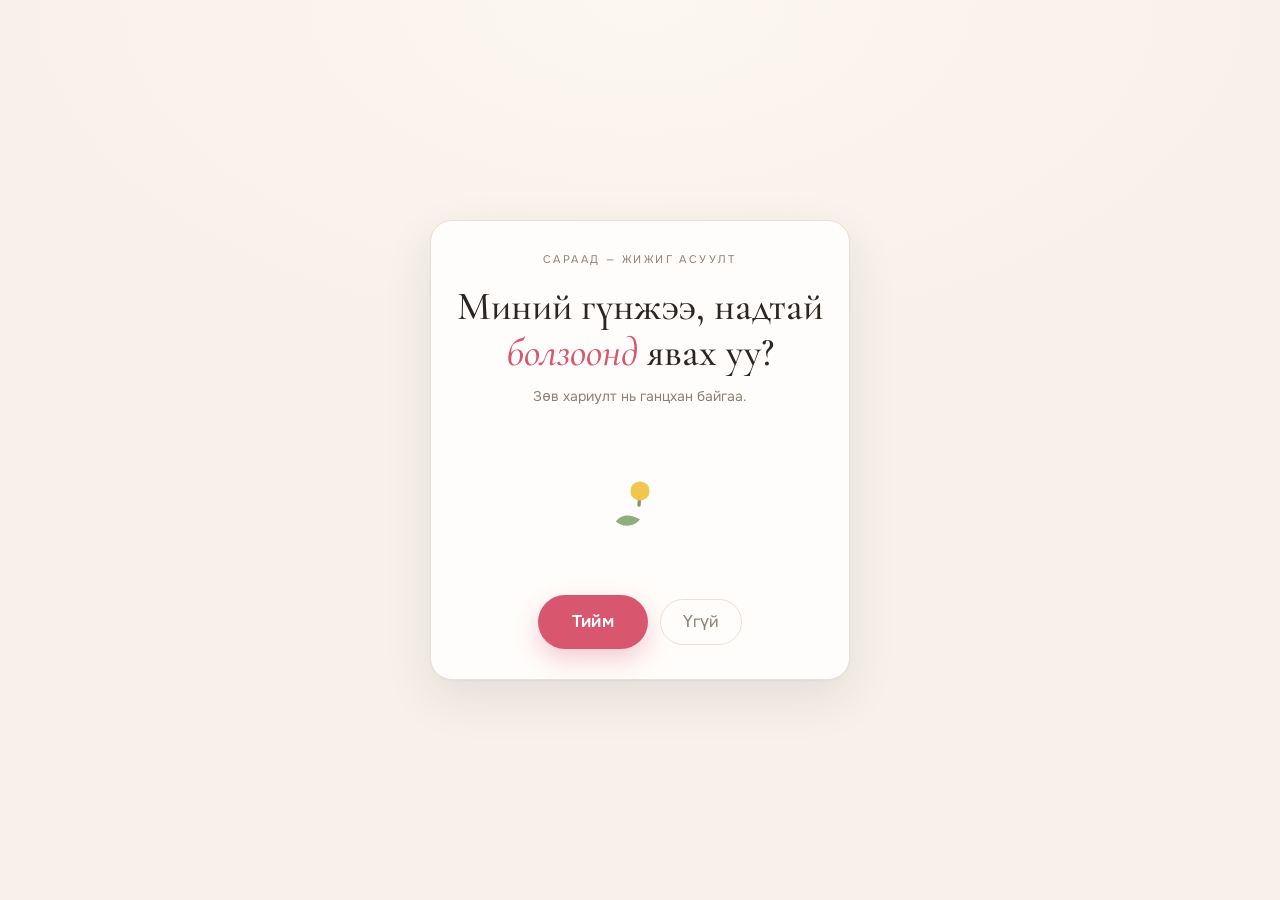
==== index.html @ 33174a94 "Болзооны урилга — жишээ загвар «Надтай болзоонд явах уу?» ганц карт: «Үгүй» товч зугтана, «Тийм» дар" ====
<!DOCTYPE html>
<html lang="mn">
<head>
<meta charset="UTF-8">
<meta name="viewport" content="width=device-width, initial-scale=1">
<meta name="theme-color" content="#F6EFE7">
<title>Сараад — жижиг асуулт</title>
<meta name="description" content="Надтай болзоонд явах уу? — жижигхэн асуулт.">

<!-- Мессенжерээр хуваалцахад гарах preview. Зураг ашиглаагүй — гарчиг, тайлбар л гарна. -->
<meta property="og:type" content="website">
<meta property="og:title" content="Сараад — жижиг асуулт">
<meta property="og:description" content="Ганцхан асуулт байна. Зөв хариулт нь нэг л байгаа.">
<meta property="og:locale" content="mn_MN">

<link rel="icon" href="data:image/svg+xml,<svg xmlns='http://www.w3.org/2000/svg' viewBox='0 0 64 64'><text y='52' font-size='52'>🌸</text></svg>">
<link rel="preconnect" href="https://fonts.googleapis.com">
<link rel="preconnect" href="https://fonts.gstatic.com" crossorigin>
<link rel="stylesheet" href="https://fonts.googleapis.com/css2?family=Cormorant+Garamond:ital,wght@0,500;1,500&family=Onest:wght@400;500;600&display=swap">

<style>
:root {
  --paper:   #F7F1EA;   /* дулаан цаас */
  --card:    #FFFDFB;
  --ink:     #2C2622;
  --muted:   #8C7F76;
  --line:    #EADFD4;
  --rose:    #D9566F;   /* гол өнгө — «Тийм» */
  --rose-dk: #B8455B;
  --leaf:    #7A9A6B;
  --radius:  22px;
  --font-display: 'Cormorant Garamond', Georgia, serif;
  --font-body:    'Onest', system-ui, sans-serif;
}

*, *::before, *::after { box-sizing: border-box; margin: 0; padding: 0; }

body {
  min-height: 100svh;
  display: grid;
  place-items: center;
  padding: 20px;
  background:
    radial-gradient(70% 55% at 50% 0%, #FDF7F1 0%, transparent 70%),
    var(--paper);
  color: var(--ink);
  font-family: var(--font-body);
  font-size: 16px;
  line-height: 1.6;
  overflow-x: hidden;
}

button { font: inherit; color: inherit; cursor: pointer; border: 0; background: none; }
:focus-visible { outline: 2px solid var(--rose); outline-offset: 3px; border-radius: 8px; }

/* ── Карт ── */
.card {
  position: relative;
  width: min(420px, 100%);
  padding: 30px 26px 26px;
  border: 1px solid var(--line);
  border-radius: var(--radius);
  background: var(--card);
  box-shadow: 0 1px 2px rgba(44, 38, 34, .04), 0 18px 50px rgba(44, 38, 34, .09);
  text-align: center;
}

.eyebrow {
  font-size: 11px;
  letter-spacing: .22em;
  color: var(--muted);
  text-transform: uppercase;
}

.ask {
  margin-top: 14px;
  font-family: var(--font-display);
  font-weight: 500;
  font-size: clamp(30px, 8.5vw, 40px);
  line-height: 1.15;
}
.ask em { font-style: italic; color: var(--rose); }

.hint {
  margin-top: 10px;
  min-height: 1.6em;
  font-size: 14px;
  color: var(--muted);
}

/* ── Цэцэг — «Тийм» рүү ойртох тусам дэлгэрнэ ── */
.bloom { margin: 18px auto 6px; width: 132px; height: 132px; }
.petal {
  transform-origin: 60px 60px;
  transform: rotate(var(--a)) scale(var(--open, .18));
  opacity: calc(.35 + var(--open, .18) * .65);
  transition: transform .55s cubic-bezier(.22, 1, .36, 1), opacity .55s ease;
}
.core { transform-origin: 60px 60px; transform: scale(calc(.6 + var(--open, .18) * .4)); transition: transform .55s ease; }
.stem { stroke-dasharray: 60; stroke-dashoffset: calc(60 - var(--open, .18) * 60); transition: stroke-dashoffset .6s ease; }

/* ── Товчнууд ── */
.actions {
  position: relative;
  margin-top: 20px;
  display: flex;
  align-items: center;
  justify-content: center;
  gap: 12px;
  min-height: 62px;
}

.yes {
  min-height: 54px;
  padding: 0 34px;
  border-radius: 999px;
  background: var(--rose);
  color: #fff;
  font-weight: 600;
  font-size: calc(17px + var(--grow, 0) * 2.2px);
  letter-spacing: .01em;
  box-shadow: 0 10px 26px rgba(217, 86, 111, .3);
  transform: scale(calc(1 + var(--grow, 0) * .07));
  transition: transform .35s cubic-bezier(.22, 1, .36, 1), background .2s ease, font-size .35s ease;
}
.yes:hover { background: var(--rose-dk); }

.no {
  min-height: 46px;
  padding: 0 22px;
  border: 1px solid var(--line);
  border-radius: 999px;
  color: var(--muted);
  background: var(--card);
  transition: transform .28s cubic-bezier(.22, 1, .36, 1), opacity .28s ease;
  will-change: transform;
}
.no:hover { border-color: #DFD2C6; }
.no.gone { display: none; }

.no-note {
  font-size: 13px;
  color: var(--muted);
  padding: 0 6px;
}
.no-note[hidden] { display: none; }

.dodges {
  position: absolute;
  top: 14px; right: 14px;
  font-size: 11px;
  letter-spacing: .06em;
  color: var(--muted);
  background: var(--paper);
  border: 1px solid var(--line);
  border-radius: 999px;
  padding: 3px 10px;
}
.dodges[hidden] { display: none; }

/* ── Хариу дэлгэц ── */
.reply { display: none; }
.card.answered .ask-screen { display: none; }
.card.answered .reply { display: block; animation: rise .5s cubic-bezier(.22, 1, .36, 1) both; }

@keyframes rise { from { opacity: 0; transform: translateY(10px); } to { opacity: 1; transform: none; } }

.reply-title {
  font-family: var(--font-display);
  font-style: italic;
  font-size: clamp(28px, 7.5vw, 36px);
  color: var(--rose);
}
.reply-title:focus { outline: none; }
.reply-photo {
  width: 100%;
  aspect-ratio: 4 / 5;
  object-fit: cover;
  border-radius: 16px;
  margin: 16px 0 6px;
  background: var(--paper);
}
.reply-photo.missing { display: none; }
.reply p { margin-top: 12px; }
.sign {
  margin-top: 18px;
  font-family: var(--font-display);
  font-size: 22px;
  color: var(--muted);
}
.again {
  margin-top: 20px;
  min-height: 44px;
  padding: 0 18px;
  border: 1px solid var(--line);
  border-radius: 999px;
  color: var(--muted);
  font-size: 14px;
}

/* ── Өдөр, цаг сонгох ── */
.when {
  margin-top: 20px;
  padding-top: 18px;
  border-top: 1px solid var(--line);
}
.when .when-q {
  margin: 0 0 9px;
  font-size: 13px;
  letter-spacing: .04em;
  color: var(--muted);
}
.when .chips {
  display: flex;
  flex-wrap: wrap;
  justify-content: center;
  gap: 8px;
  margin-bottom: 16px;
}
.chip {
  min-height: 46px;
  padding: 5px 14px;
  border: 1px solid var(--line);
  border-radius: 14px;
  background: var(--card);
  line-height: 1.25;
  transition: border-color .2s ease, background .2s ease, color .2s ease;
}
.chip:hover { border-color: #DFD2C6; }
.chip small {
  display: block;
  font-size: 11px;
  font-weight: 400;
  color: var(--muted);
}
.chip[aria-pressed="true"] {
  border-color: var(--rose);
  background: #FDF0F2;
  color: var(--rose-dk);
  font-weight: 600;
}
.chip[aria-pressed="true"] small { color: var(--rose); }

.when .picked {
  margin: 2px 0 0;
  font-family: var(--font-display);
  font-style: italic;
  font-size: clamp(20px, 5.5vw, 24px);
  color: var(--rose-dk);
}
.when .picked-note { margin: 5px 0 0; font-size: 13px; color: var(--muted); }

.when-actions {
  display: flex;
  flex-wrap: wrap;
  justify-content: center;
  gap: 10px;
  margin-top: 15px;
}
.when-actions button {
  min-height: 46px;
  padding: 0 20px;
  border-radius: 999px;
  font-size: 14px;
}
.send {
  background: var(--rose);
  color: #fff;
  font-weight: 600;
  box-shadow: 0 8px 20px rgba(217, 86, 111, .26);
}
.send:hover { background: var(--rose-dk); }
.copy { border: 1px solid var(--line); color: var(--muted); }
.copy:hover { border-color: #DFD2C6; }

/* ── Дуу ── */
.song { margin: 16px 0 4px; }
.song-label { font-size: 13px; letter-spacing: .04em; color: var(--muted); margin-bottom: 8px; }
.song-frame {
  aspect-ratio: 16 / 9;
  border-radius: 14px;
  overflow: hidden;
  background: var(--paper);
}
.song-frame iframe { display: block; width: 100%; height: 100%; border: 0; }

[hidden] { display: none !important; }

/* ── Зүрхнүүд ── */
.heart {
  position: fixed;
  top: 100%;
  font-size: 22px;
  pointer-events: none;
  animation: float 3.2s ease-in forwards;
}
@keyframes float {
  to { transform: translateY(-110svh) rotate(var(--spin, 20deg)); opacity: 0; }
}

@media (prefers-reduced-motion: reduce) {
  *, *::before, *::after { animation: none !important; transition: none !important; }
  .no { position: static !important; transform: none !important; }
}
</style>
</head>
<body>

<main class="card" id="card">
  <span class="dodges" id="dodges" hidden aria-live="polite"></span>

  <div class="ask-screen" id="askScreen">
    <p class="eyebrow" id="eyebrow">Жижиг асуулт</p>
    <h1 class="ask" id="ask"></h1>
    <p class="hint" id="hint" aria-live="polite"></p>

    <!-- Цэцэг: дэлгэрэлт нь --open хувьсагчаар. Зураг татдаггүй, бүгд SVG. -->
    <svg class="bloom" id="bloom" viewBox="0 0 120 120" aria-hidden="true">
      <path class="stem" d="M60 62 C58 84 58 96 60 112" fill="none" stroke="#7A9A6B" stroke-width="3" stroke-linecap="round"/>
      <path d="M60 86 C50 80 42 82 38 88 C46 94 55 92 60 86Z" fill="#8FAE80"/>
      <g id="petals"></g>
      <circle class="core" cx="60" cy="60" r="13" fill="#F0C64E"/>
    </svg>

    <div class="actions">
      <button class="yes" id="yes" type="button"></button>
      <button class="no" id="no" type="button"></button>
      <span class="no-note" id="noNote" hidden></span>
    </div>
  </div>

  <div class="reply" id="reply">
    <h1 class="reply-title" id="replyTitle" tabindex="-1"></h1>
    <img class="reply-photo missing" id="replyPhoto" alt="" width="400" height="500">
    <div id="replyLines"></div>

    <div class="song" id="song" hidden>
      <p class="song-label" id="songLabel"></p>
      <div class="song-frame" id="songFrame"></div>
    </div>

    <!-- Өдөр, цаг сонгох. CONFIG.when.enabled = false бол бүхэлдээ нуугдана. -->
    <section class="when" id="when" hidden>
      <p class="when-q" id="dayQ"></p>
      <div class="chips" id="days" role="group" aria-labelledby="dayQ"></div>

      <p class="when-q" id="timeQ"></p>
      <div class="chips" id="times" role="group" aria-labelledby="timeQ"></div>

      <p class="when-q" id="placeQ" hidden></p>
      <div class="chips" id="places" role="group" aria-labelledby="placeQ" hidden></div>

      <p class="picked" id="picked" hidden aria-live="polite"></p>
      <p class="picked-note" id="pickedNote" hidden></p>

      <div class="when-actions" id="whenActions" hidden>
        <button class="send" id="send" type="button"></button>
        <button class="copy" id="copy" type="button"></button>
      </div>
    </section>

    <p class="sign" id="sign"></p>
    <button class="again" id="again" type="button">Дахин асуух</button>
  </div>
</main>

<script>
/* ═══════════════════════════════════════════════════════════════════
   ЭНД ЛЭЭ ЗАСНА. Доорх мөрүүдийг өөрчлөхөд хуудас шууд өөрчлөгдөнө.
   ═══════════════════════════════════════════════════════════════════ */
const CONFIG = {

  /* Жишээ нэр — хүлээн авагчийн нэрээр соль. <title>, og:title-ыг ч гараар соль. */
  eyebrow: 'Сараад — жижиг асуулт',

  /* <em>…</em> дотор бичсэн үг ягаанаар, налуу гарна */
  ask: 'Миний гүнжээ, надтай <em>болзоонд</em> явах уу?',

  /* Эхний тайлбар, дараа нь «Үгүй» зугтах бүрд дараагийнх нь гарна */
  hints: [
    'Зөв хариулт нь ганцхан байгаа.',
    'Тэр товч тоглоом хийж байна.',
    'Цэцэг дэлгэрч эхэллээ…',
    'Үгүй товч ядраад ирлээ.',
    'Барьж чадвал баяр хүргэе.',
    'За, шийдвэрээ гаргах цаг боллоо.'
  ],

  yes: 'Тийм',
  no:  'Үгүй',

  /* Хэдэн удаа зугтсаны дараа «Үгүй» товч алга болох вэ */
  dodgeLimit: 6,
  noGoneNote: 'Үгүй гэх боломж дууслаа 😘',

  /* «Тийм» дарсны дараа гарах хэсэг */
  reply: {
    title: 'Тэгэлгүй яахав!',

    /* Мөр бүр тусдаа догол мөр болно */
    lines: [
      'Би чамайг явна гэдгийг мэдсэн юмаа.',
      'Одоо ганцхан зүйл үлдлээ — хэзээ болзох вэ?'
    ],

    /* Зураг нэмэх бол энэ хавтсанд файлаа хийгээд нэрийг нь бич.
       Жишээ: 'zurag.jpg'. Хоосон бол зураг огт харагдахгүй. */
    photo: '',
    photoAlt: 'Бидний зураг',

    signature: '— Батаа нь'   /* жишээ — илгээгчийн нэр */
  },

  /* ── Дуу ──
     «Тийм» дарахад YouTube тоглогч хуудсан дотор гарч, дуу эхэлнэ.
     youtube — холбоосны id: youtu.be/<ЭНЭ ХЭСЭГ>. start — хэдэн секундээс.
     iPhone дээр тоглуулах товчийг нэг дарах шаардлагатай (Apple хаадаг).
     Хэрэггүй бол youtube: '' болгоно. */
  song: {
    youtube: 'rg0KzIXexL8',     /* OPOZIT — HURIM [LYRICS] */
    start: 0,
    label: 'Чамд зориулсан дуу 🎵'
  },

  /* ── Өдөр, цаг сонгох ──
     «Тийм» дарсны дараа гарна. Хэрэггүй бол enabled: false болгоно. */
  when: {
    enabled: true,

    dayQuestion: 'Аль өдөр нь болзох вэ?',
    timeQuestion: 'Хэдэн цагт?',

    /* Өнөөдрөөс эхлээд хэдэн өдөр санал болгох вэ */
    days: 7,

    /* Санал болгох цагууд. Хүссэнээрээ нэмж, хасаж болно */
    times: ['13:00', '15:00', '17:00', '18:00', '19:00', '20:00'],

    /* Хаана? label — товч дээр, say — мессежийн өгүүлбэрт орох хэлбэр.
       Хоосон жагсаалт [] бол «Хаана?» асуулт гарахгүй. */
    placeQuestion: 'Хаана?',
    places: [
      { label: 'Кино',               say: 'кино үзэхээр' },
      { label: 'Кофе',               say: 'кофе уухаар' },
      { label: 'Цэцэрлэгт хүрээлэн', say: 'цэцэрлэгт хүрээлэнд' }
    ],

    pickedNote: 'Тэмдэглэлээ. Надад мэдэгдэхэд л болно.',

    /* Илгээх дугаар. Хоосон бол зөвхөн «Хуулах» товч гарна. */
    phone: '',   /* жишээ — илгээгчийн дугаар, жишээ нь '99xxxxxx' */

    sendLabel: 'Мессежээр илгээх',
    copyLabel: 'Хуулах',
    copiedLabel: 'Хууллаа ✓',

    /* {when} — «Лхагва гаригийн 19:00 цагт», {where} — «кино үзэхээр»,
       {date} — «9-р сарын 23» */
    messageTemplate: 'Тийм ээ! {when} {where} болзъё. ({date})'
  }
};

/* ── Цэцгийн дэлбээ үүсгэх ── */
const petals = document.getElementById('petals');
for (let i = 0; i < 6; i++) {
  const p = document.createElementNS('http://www.w3.org/2000/svg', 'path');
  p.setAttribute('class', 'petal');
  p.setAttribute('d', 'M60 60 C48 40 50 20 60 10 C70 20 72 40 60 60Z');
  p.setAttribute('fill', i % 2 ? '#F2A6B6' : '#E98DA2');
  p.style.setProperty('--a', `${i * 60}deg`);
  petals.appendChild(p);
}

/* ── Текстийг CONFIG-оос ── */
const card = document.getElementById('card');
const askEl = document.getElementById('ask');
const hintEl = document.getElementById('hint');
const yesBtn = document.getElementById('yes');
const noBtn = document.getElementById('no');
const noNote = document.getElementById('noNote');
const dodgeChip = document.getElementById('dodges');
const bloom = document.getElementById('bloom');

document.getElementById('eyebrow').textContent = CONFIG.eyebrow;
askEl.innerHTML = CONFIG.ask;          /* зөвхөн CONFIG-ийн текст — гаднаас юу ч ирэхгүй */
hintEl.textContent = CONFIG.hints[0];
yesBtn.textContent = CONFIG.yes;
noBtn.textContent = CONFIG.no;
document.title = askEl.textContent;

const reduceMotion = window.matchMedia('(prefers-reduced-motion: reduce)').matches;
let dodges = 0;
let home = null;   /* «Үгүй» товчны анхны байрлал */

function bloomTo(value) {
  bloom.style.setProperty('--open', String(Math.min(1, value)));
}
bloomTo(0.18);

/* ── «Үгүй» зугтана ── */
function dodge() {
  dodges++;
  const step = Math.min(dodges, CONFIG.hints.length - 1);
  hintEl.textContent = CONFIG.hints[step];
  dodgeChip.hidden = false;
  dodgeChip.textContent = `${dodges} удаа зугтлаа`;

  /* Тийм товч томорч, цэцэг дэлгэрнэ */
  card.style.setProperty('--grow', String(Math.min(dodges, 5)));
  bloomTo(0.18 + dodges * 0.16);

  if (dodges >= CONFIG.dodgeLimit) {
    noBtn.classList.add('gone');
    noNote.textContent = CONFIG.noGoneNote;
    noNote.hidden = false;
    yesBtn.focus();
    return;
  }

  if (reduceMotion) return;   /* хөдөлгөөн багасгасан бол товч байрандаа үлдэнэ */

  /* Анхны байрлалыг нэг удаа хэмжинэ — дараа нь түүнээс тооцно */
  if (!home) {
    const r = noBtn.getBoundingClientRect();
    home = { left: r.left, top: r.top, w: r.width, h: r.height };
  }

  /* Дэлгэцээс ГАРАХГҮЙ санамсаргүй байрлал. Хязгаарыг анхны байрлалаас тооцно —
     эс бөгөөс жижиг дэлгэцэнд товч хальж, хүн дарж чадахгүй болно. */
  const pad = 8;
  const minX = pad - home.left;
  const maxX = window.innerWidth - pad - home.w - home.left;
  const minY = pad - home.top;
  const maxY = window.innerHeight - pad - home.h - home.top;
  const pick = (lo, hi) => (hi <= lo ? 0 : lo + Math.random() * (hi - lo));

  noBtn.style.position = 'relative';
  noBtn.style.transform = `translate(${pick(minX, maxX).toFixed(0)}px, ${pick(minY, maxY).toFixed(0)}px)`;
}

/* Хулгана ойртоход, хуруу хүрэхэд, дарахад — бүгдэд зугтана */
noBtn.addEventListener('pointerenter', dodge);
noBtn.addEventListener('pointerdown', (e) => { e.preventDefault(); dodge(); });
noBtn.addEventListener('click', (e) => { e.preventDefault(); dodge(); });
/* Гар ашигладаг хүнд ч шударга — Enter/Space дарвал мөн зугтана */
noBtn.addEventListener('keydown', (e) => {
  if (e.key === 'Enter' || e.key === ' ') { e.preventDefault(); dodge(); }
});

/* ── «Тийм» ── */
function hearts() {
  if (reduceMotion) return;
  for (let i = 0; i < 14; i++) {
    const h = document.createElement('span');
    h.className = 'heart';
    h.textContent = ['🌸', '💗', '🌷', '💐'][i % 4];
    h.style.left = `${Math.random() * 92 + 2}vw`;
    h.style.animationDelay = `${Math.random() * 0.9}s`;
    h.style.setProperty('--spin', `${Math.random() * 90 - 45}deg`);
    h.addEventListener('animationend', () => h.remove());
    document.body.appendChild(h);
  }
}

function showReply() {
  const r = CONFIG.reply;
  document.getElementById('replyTitle').textContent = r.title;

  const lines = document.getElementById('replyLines');
  lines.textContent = '';
  for (const line of r.lines) {
    const p = document.createElement('p');
    p.textContent = line;
    lines.appendChild(p);
  }

  const img = document.getElementById('replyPhoto');
  if (r.photo) {
    img.src = r.photo;
    img.alt = r.photoAlt || '';
    img.classList.remove('missing');
    img.onerror = () => img.classList.add('missing');   /* файл олдохгүй бол хоосон талбай үлдэхгүй */
  }

  /* Тоглогчийг «Тийм» дарах үед л үүсгэнэ — эхний ачаалалт хөнгөн хэвээр,
     товч дарсан нь хөтчийн хувьд зөвшөөрөл тул дуу шууд эхлэх боломжтой. */
  const s = CONFIG.song;
  if (s && s.youtube) {
    const params = new URLSearchParams({ autoplay: '1', playsinline: '1', rel: '0', start: String(s.start || 0) });
    const f = document.createElement('iframe');
    f.src = `https://www.youtube-nocookie.com/embed/${encodeURIComponent(s.youtube)}?${params}`;
    f.title = s.label;
    f.allow = 'autoplay; encrypted-media; picture-in-picture';
    f.allowFullscreen = true;
    document.getElementById('songLabel').textContent = s.label;
    document.getElementById('songFrame').replaceChildren(f);
    document.getElementById('song').hidden = false;
  }

  document.getElementById('sign').textContent = r.signature;
  card.classList.add('answered');
  dodgeChip.hidden = true;
  /* Анхаарлыг дээд гарчиг руу — «Дахин асуух» руу шилжүүлбэл хуудас доош үсэрч,
     гарчиг ба дууны тоглогч дэлгэцээс гарчихна */
  const title = document.getElementById('replyTitle');
  title.focus({ preventScroll: true });
  window.scrollTo(0, 0);
  hearts();
}

yesBtn.addEventListener('click', showReply);

/* ═══════════ Өдөр, цаг сонгох ═══════════
   Backend байхгүй. Сонгосныг нь текст болгож, хуулж эсвэл мессежээр илгээнэ. */
const WEEKDAYS = ['Ням', 'Даваа', 'Мягмар', 'Лхагва', 'Пүрэв', 'Баасан', 'Бямба'];

const whenBox = document.getElementById('when');
const dayRow = document.getElementById('days');
const timeRow = document.getElementById('times');
const placeRow = document.getElementById('places');
const pickedEl = document.getElementById('picked');
const pickedNote = document.getElementById('pickedNote');
const whenActions = document.getElementById('whenActions');
const sendBtn = document.getElementById('send');
const copyBtn = document.getElementById('copy');

let pickedDay = null;
let pickedTime = null;
let pickedPlace = null;

/* Газрын сонголт байгаа эсэх. Хоосон бол өдөр, цаг хоёр л хангалттай. */
const hasPlaces = () => Array.isArray(CONFIG.when.places) && CONFIG.when.places.length > 0;

const dayLabel = (d, i) => (i === 0 ? 'Өнөөдөр' : i === 1 ? 'Маргааш' : WEEKDAYS[d.getDay()]);
const dayText = (d) => `${d.getMonth() + 1}-р сарын ${d.getDate()}`;

/* Өнгөрсөн цаг сонгогдохоос сэргийлнэ. Оройхон нээвэл «Өнөөдөр 13:00»
   гэж сонгочих боломжгүй байх ёстой. 30 минутын бэлтгэлийн зай үлдээв. */
const CUSHION = 30;
const minutesOf = (t) => { const [h, m] = t.split(':').map(Number); return h * 60 + m; };
function cutoff() {
  const now = new Date();
  return now.getHours() * 60 + now.getMinutes() + CUSHION;
}
const todayHasRoom = () => CONFIG.when.times.some((t) => minutesOf(t) >= cutoff());

/** Мөрийн ганц товчийг сонгосон болгоно. btn = null бол бүгдийг тайлна. */
function mark(row, btn) {
  for (const b of row.children) b.setAttribute('aria-pressed', String(b === btn));
}

function chip(text, sub) {
  const b = document.createElement('button');
  b.type = 'button';
  b.className = 'chip';
  b.setAttribute('aria-pressed', 'false');
  b.textContent = text;
  if (sub) {
    const s = document.createElement('small');
    s.textContent = sub;
    b.appendChild(s);
  }
  return b;
}

function whenText() {
  if (!pickedDay || !pickedTime) return '';
  if (hasPlaces() && !pickedPlace) return '';
  const base = `${pickedDay.label}, ${pickedDay.text}, ${pickedTime}`;
  return pickedPlace ? `${base} · ${pickedPlace.label}` : base;
}

function refreshPicked() {
  const text = whenText();
  pickedEl.hidden = !text;
  pickedNote.hidden = !text;
  whenActions.hidden = !text;
  if (!text) return;
  pickedEl.textContent = text;
  pickedNote.textContent = CONFIG.when.pickedNote;
  copyBtn.textContent = CONFIG.when.copyLabel;   /* «Хууллаа ✓»-г буцаана */
}

/* Мессежинд илгээх байгалийн өгүүлбэр. Дэлгэц дээрх товч мөрөөс өөр —
   «Лхагва, 9-р сарын 23, 19:00 цагт болзъё» гэвэл жагсаалт шиг сонсогдоно. */
function whenPhrase() {
  if (!pickedDay || !pickedTime) return '';
  const day = pickedDay.plain ? pickedDay.label : `${pickedDay.label} гаригийн`;
  return `${day} ${pickedTime} цагт`;
}

const message = () => CONFIG.when.messageTemplate
  .replace('{when}', whenPhrase())
  .replace('{where}', pickedPlace ? pickedPlace.say : '')
  .replace('{date}', pickedDay ? pickedDay.text : '')
  .replace(/ {2,}/g, ' ');   /* газаргүй бол үлдсэн давхар зайг арилгана */

function buildWhen() {
  const w = CONFIG.when;
  if (!w || !w.enabled) return;
  whenBox.hidden = false;

  document.getElementById('dayQ').textContent = w.dayQuestion;
  document.getElementById('timeQ').textContent = w.timeQuestion;
  copyBtn.textContent = w.copyLabel;
  sendBtn.textContent = w.sendLabel;
  sendBtn.hidden = !w.phone;     /* дугаар байхгүй бол зөвхөн хуулна */

  /* Өнөөдөр сонгох цаг үлдээгүй бол маргаашаас эхэлнэ */
  const today = new Date();
  const start = todayHasRoom() ? 0 : 1;
  for (let i = start; i < start + w.days; i++) {
    const d = new Date(today.getFullYear(), today.getMonth(), today.getDate() + i);
    const label = dayLabel(d, i);
    const text = dayText(d);
    const b = chip(label, text);
    b.setAttribute('aria-label', `${label}, ${text}`);
    b.addEventListener('click', () => {
      pickedDay = { label, text, today: i === 0, plain: i <= 1 };
      mark(dayRow, b);
      renderTimes();          /* өнөөдөр бол өнгөрсөн цагийг хасна */
    });
    dayRow.appendChild(b);
  }

  /* Хаана? — өдөр, цаг солиход цэвэрлэгдэхгүй, тусдаа сонголт */
  placeRow.textContent = '';   /* дахин дуудахад давхардахгүй */
  if (hasPlaces()) {
    const placeQ = document.getElementById('placeQ');
    placeQ.textContent = w.placeQuestion;
    placeQ.hidden = false;
    placeRow.hidden = false;
    for (const place of w.places) {
      const b = chip(place.label, '');
      b.addEventListener('click', () => {
        pickedPlace = place;
        mark(placeRow, b);
        refreshPicked();
      });
      placeRow.appendChild(b);
    }
  }

  renderTimes();
}

/** Цагийн чипүүдийг зурна. Өнөөдрийг сонгосон бол өнгөрсөн цаг орохгүй. */
function renderTimes() {
  timeRow.textContent = '';
  pickedTime = null;
  const cut = cutoff();
  for (const t of CONFIG.when.times) {
    if (pickedDay && pickedDay.today && minutesOf(t) < cut) continue;
    const b = chip(t, '');
    b.addEventListener('click', () => {
      pickedTime = t;
      mark(timeRow, b);
      refreshPicked();
    });
    timeRow.appendChild(b);
  }
  refreshPicked();
}

copyBtn.addEventListener('click', async () => {
  const text = message();
  let ok = false;
  try {
    await navigator.clipboard.writeText(text);
    ok = true;
  } catch {
    /* http, хуучин хөтөч дээр clipboard API ажиллахгүй — нөөц арга */
    const ta = document.createElement('textarea');
    ta.value = text;
    ta.setAttribute('readonly', '');
    ta.style.cssText = 'position:fixed;top:0;opacity:0';
    document.body.appendChild(ta);
    ta.select();
    try { ok = document.execCommand('copy'); } catch { ok = false; }
    ta.remove();
  }
  copyBtn.textContent = ok ? CONFIG.when.copiedLabel : text;
});

sendBtn.addEventListener('click', () => {
  const w = CONFIG.when;
  if (!w.phone) return;
  /* «?&body=» нь iOS, Android хоёуланд ажилладаг хэлбэр */
  window.location.href = `sms:${w.phone}?&body=${encodeURIComponent(message())}`;
});

buildWhen();

document.getElementById('again').addEventListener('click', () => {
  card.classList.remove('answered');
  document.getElementById('songFrame').replaceChildren();   /* дууг зогсооно */
  document.getElementById('song').hidden = true;
  dodges = 0;
  card.style.setProperty('--grow', '0');
  bloomTo(0.18);
  hintEl.textContent = CONFIG.hints[0];
  noBtn.classList.remove('gone');
  noBtn.style.position = '';
  noBtn.style.transform = '';
  home = null;
  noNote.hidden = true;
  dodgeChip.hidden = true;
  pickedDay = null;
  pickedTime = null;
  pickedPlace = null;
  mark(dayRow, null);
  mark(placeRow, null);
  renderTimes();
  yesBtn.focus();
});
</script>
</body>
</html>
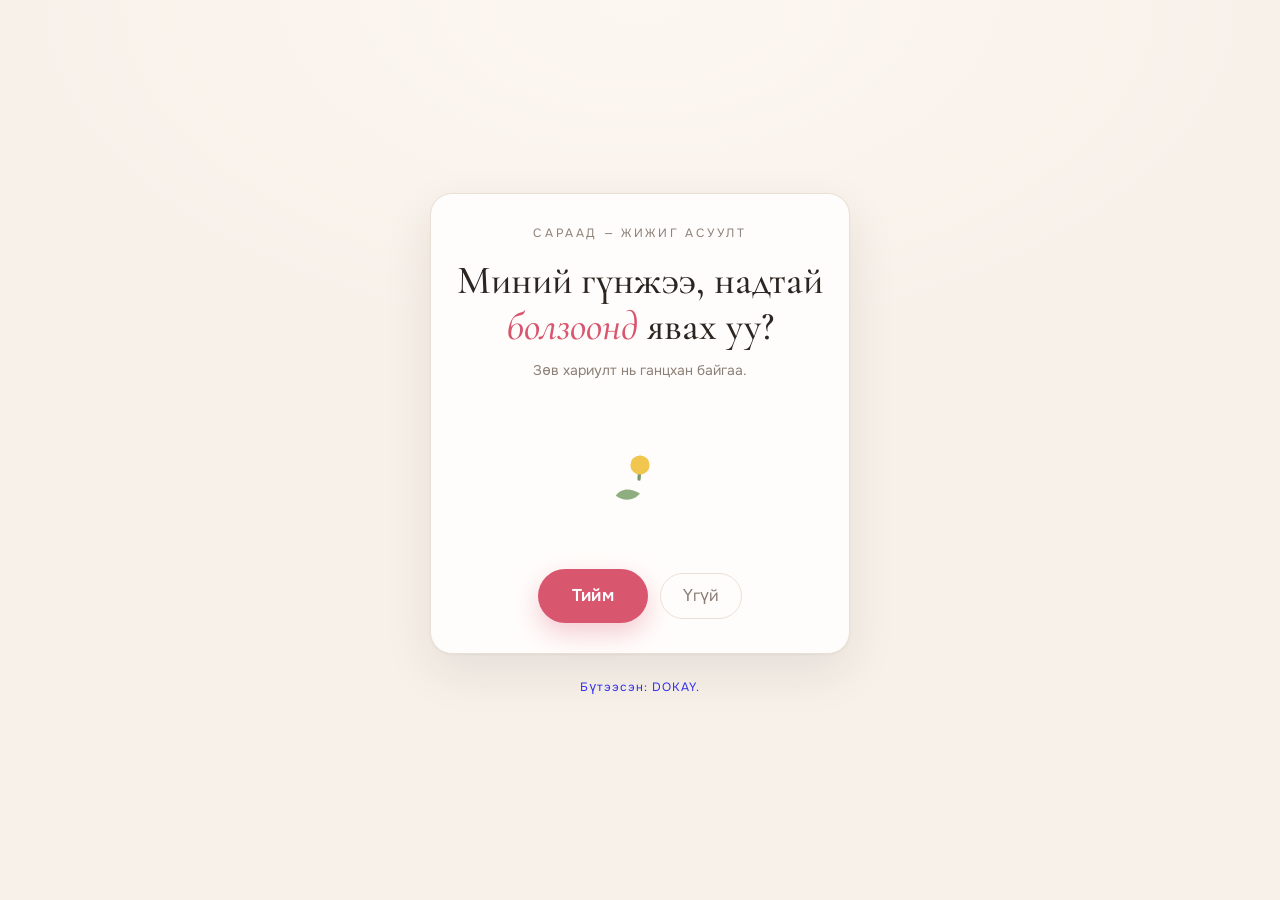
==== commit 9353f1b6: "Урилга: og зураг, мета, засвар (#101, Зураач #301) - assets/og.jpg (1200×630) ба og:* мета — мессенж" ====
--- a/index.html
+++ b/index.html
@@ -7,11 +7,16 @@
 <title>Сараад — жижиг асуулт</title>
 <meta name="description" content="Надтай болзоонд явах уу? — жижигхэн асуулт.">
 
-<!-- Мессенжерээр хуваалцахад гарах preview. Зураг ашиглаагүй — гарчиг, тайлбар л гарна. -->
+<!-- Мессенжерээр хуваалцахад гарах preview. og зураг: assets/og.jpg (1200×630, дотор нь нэр байхгүй). -->
 <meta property="og:type" content="website">
 <meta property="og:title" content="Сараад — жижиг асуулт">
 <meta property="og:description" content="Ганцхан асуулт байна. Зөв хариулт нь нэг л байгаа.">
 <meta property="og:locale" content="mn_MN">
+<meta property="og:image" content="https://ghostshdee.github.io/urilga-bolzoo/assets/og.jpg">
+<meta property="og:image:width" content="1200">
+<meta property="og:image:height" content="630">
+<meta property="og:image:alt" content="Надтай болзоонд явах уу? — дэлгэрсэн цэцэг, «Тийм» товч (жишээ урилга)">
+<meta name="twitter:card" content="summary_large_image">
 
 <link rel="icon" href="data:image/svg+xml,<svg xmlns='http://www.w3.org/2000/svg' viewBox='0 0 64 64'><text y='52' font-size='52'>🌸</text></svg>">
 <link rel="preconnect" href="https://fonts.googleapis.com">
@@ -37,8 +42,10 @@
 
 body {
   min-height: 100svh;
-  display: grid;
-  place-items: center;
+  display: flex;
+  flex-direction: column;
+  align-items: center;
+  justify-content: center;
   padding: 20px;
   background:
     radial-gradient(70% 55% at 50% 0%, #FDF7F1 0%, transparent 70%),
@@ -66,7 +73,7 @@
 }
 
 .eyebrow {
-  font-size: 11px;
+  font-size: 12px;
   letter-spacing: .22em;
   color: var(--muted);
   text-transform: uppercase;
@@ -148,7 +155,7 @@
 .dodges {
   position: absolute;
   top: 14px; right: 14px;
-  font-size: 11px;
+  font-size: 12px;
   letter-spacing: .06em;
   color: var(--muted);
   background: var(--paper);
@@ -218,7 +225,8 @@
   margin-bottom: 16px;
 }
 .chip {
-  min-height: 46px;
+  min-height: 48px;
+  min-width: 56px;
   padding: 5px 14px;
   border: 1px solid var(--line);
   border-radius: 14px;
@@ -229,17 +237,17 @@
 .chip:hover { border-color: #DFD2C6; }
 .chip small {
   display: block;
-  font-size: 11px;
+  font-size: 12px;
   font-weight: 400;
   color: var(--muted);
 }
 .chip[aria-pressed="true"] {
-  border-color: var(--rose);
-  background: #FDF0F2;
-  color: var(--rose-dk);
+  border-color: var(--rose-dk);
+  background: var(--rose-dk);
+  color: #fff;
   font-weight: 600;
 }
-.chip[aria-pressed="true"] small { color: var(--rose); }
+.chip[aria-pressed="true"] small { color: rgba(255, 255, 255, .88); }
 
 .when .picked {
   margin: 2px 0 0;
@@ -276,13 +284,36 @@
 /* ── Дуу ── */
 .song { margin: 16px 0 4px; }
 .song-label { font-size: 13px; letter-spacing: .04em; color: var(--muted); margin-bottom: 8px; }
-.song-frame {
+.song-frame iframe {
+  display: block;
+  width: 100%;
   aspect-ratio: 16 / 9;
+  border: 0;
   border-radius: 14px;
-  overflow: hidden;
-  background: var(--paper);
-}
-.song-frame iframe { display: block; width: 100%; height: 100%; border: 0; }
+}
+/* iframe-ийг эхэнд ачаалахгүй — энэ товчийг дарахад л үүснэ */
+.song-play {
+  width: 100%;
+  min-height: 52px;
+  border-radius: 999px;
+  background: var(--rose-dk);
+  color: #fff;
+  font-weight: 600;
+  font-size: 16px;
+  transition: background .2s ease;
+}
+.song-play:hover { background: #A33A4E; }
+
+/* Кредит */
+.credit {
+  margin-top: 14px;
+  font-size: 12px;
+  letter-spacing: .08em;
+  color: var(--muted);
+  opacity: .8;
+}
+.credit a { display: inline-block; padding: 10px 12px; text-decoration: none; }
+.credit a:hover, .credit a:focus-visible { color: var(--rose-dk); }
 
 [hidden] { display: none !important; }
 
@@ -363,6 +394,10 @@
     <button class="again" id="again" type="button">Дахин асуух</button>
   </div>
 </main>
+
+<footer class="credit">
+  <a href="https://ghostshdee.github.io/" target="_blank" rel="noopener">Бүтээсэн: DOKAY.</a>
+</footer>
 
 <script>
 /* ═══════════════════════════════════════════════════════════════════
@@ -412,14 +447,16 @@
   },
 
   /* ── Дуу ──
-     «Тийм» дарахад YouTube тоглогч хуудсан дотор гарч, дуу эхэлнэ.
+     «Тийм» дарсны дараа «Дууг сонсох ▶» товч гарна. Түүнийг дарахад YouTube
+     тоглогч хуудсан дотор гарч, дуу эхэлнэ (эхэнд юу ч ачаалахгүй).
      youtube — холбоосны id: youtu.be/<ЭНЭ ХЭСЭГ>. start — хэдэн секундээс.
      iPhone дээр тоглуулах товчийг нэг дарах шаардлагатай (Apple хаадаг).
      Хэрэггүй бол youtube: '' болгоно. */
   song: {
     youtube: 'rg0KzIXexL8',     /* OPOZIT — HURIM [LYRICS] */
     start: 0,
-    label: 'Чамд зориулсан дуу 🎵'
+    label: 'Чамд зориулсан дуу 🎵',
+    playLabel: 'Дууг сонсох ▶'
   },
 
   /* ── Өдөр, цаг сонгох ──
@@ -459,6 +496,17 @@
     messageTemplate: 'Тийм ээ! {when} {where} болзъё. ({date})'
   }
 };
+
+/* «Өөрийн нэрээр үзэх» (BACKLOG #102 — 2026-10-10).
+   URL: ?n1=Сараа&n2=Батаа — n1 хүлээн авагч, n2 илгээгч. textContent-оор л ордог;
+   < > " ' ` & тэмдэгтийг хасаж, 24 тэмдэгтээр хязгаарлана. */
+(function personalize(C) {
+  const q = new URLSearchParams(location.search);
+  const clean = (v) => (v || '').replace(/[<>"'`&]/g, '').trim().slice(0, 24);
+  const n1 = clean(q.get('n1')), n2 = clean(q.get('n2'));
+  if (n1) C.eyebrow = `${n1} — жижиг асуулт`;
+  if (n2) C.reply.signature = `— ${n2}`;
+})(CONFIG);
 
 /* ── Цэцгийн дэлбээ үүсгэх ── */
 const petals = document.getElementById('petals');
@@ -562,6 +610,19 @@
   }
 }
 
+/* «Дууг сонсох ▶» дарахад л YouTube тоглогчийг үүсгэнэ. Дарсан нь хөтчийн
+   хувьд хэрэглэгчийн үйлдэл тул дуу шууд эхлэх боломжтой. */
+function playSong() {
+  const s = CONFIG.song;
+  const params = new URLSearchParams({ autoplay: '1', playsinline: '1', rel: '0', start: String(s.start || 0) });
+  const f = document.createElement('iframe');
+  f.src = `https://www.youtube-nocookie.com/embed/${encodeURIComponent(s.youtube)}?${params}`;
+  f.title = s.label;
+  f.allow = 'autoplay; encrypted-media; picture-in-picture';
+  f.allowFullscreen = true;
+  document.getElementById('songFrame').replaceChildren(f);
+}
+
 function showReply() {
   const r = CONFIG.reply;
   document.getElementById('replyTitle').textContent = r.title;
@@ -582,18 +643,17 @@
     img.onerror = () => img.classList.add('missing');   /* файл олдохгүй бол хоосон талбай үлдэхгүй */
   }
 
-  /* Тоглогчийг «Тийм» дарах үед л үүсгэнэ — эхний ачаалалт хөнгөн хэвээр,
-     товч дарсан нь хөтчийн хувьд зөвшөөрөл тул дуу шууд эхлэх боломжтой. */
+  /* Тоглогч энд үүсэхгүй — зөвхөн «Дууг сонсох ▶» товч гарна. iframe-ийг
+     товч дарсны дараа playSong() үүсгэнэ. */
   const s = CONFIG.song;
   if (s && s.youtube) {
-    const params = new URLSearchParams({ autoplay: '1', playsinline: '1', rel: '0', start: String(s.start || 0) });
-    const f = document.createElement('iframe');
-    f.src = `https://www.youtube-nocookie.com/embed/${encodeURIComponent(s.youtube)}?${params}`;
-    f.title = s.label;
-    f.allow = 'autoplay; encrypted-media; picture-in-picture';
-    f.allowFullscreen = true;
+    const play = document.createElement('button');
+    play.type = 'button';
+    play.className = 'song-play';
+    play.textContent = s.playLabel;
+    play.addEventListener('click', playSong, { once: true });
     document.getElementById('songLabel').textContent = s.label;
-    document.getElementById('songFrame').replaceChildren(f);
+    document.getElementById('songFrame').replaceChildren(play);
     document.getElementById('song').hidden = false;
   }
 
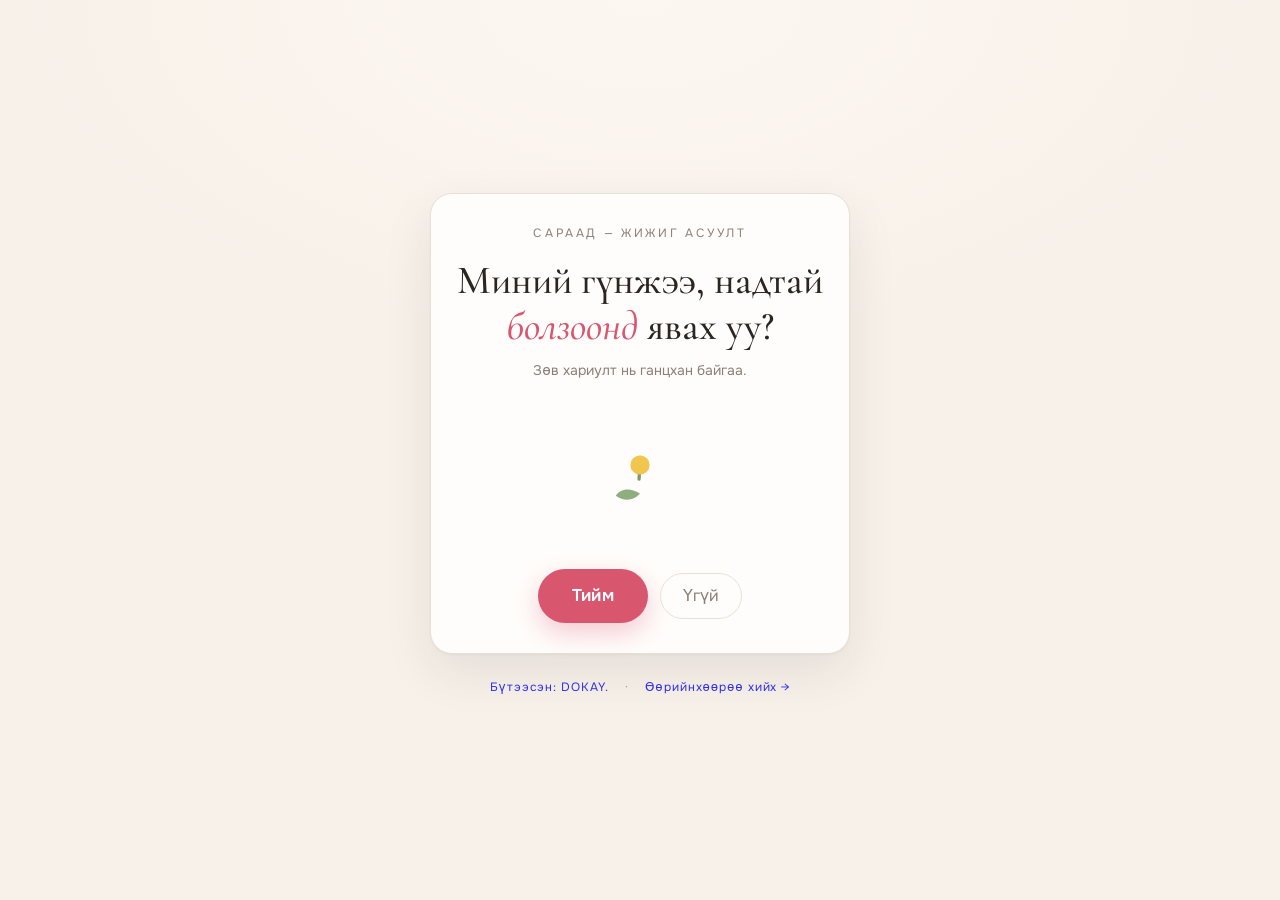
==== commit d0f31088: "Болзооны урилга: бүтээгч ба 4 шинэ хэв маяг - make.html — нэр, асуулт, дуу, хариу авах утсаар линк г" ====
--- a/index.html
+++ b/index.html
@@ -4,12 +4,12 @@
 <meta charset="UTF-8">
 <meta name="viewport" content="width=device-width, initial-scale=1">
 <meta name="theme-color" content="#F6EFE7">
-<title>Сараад — жижиг асуулт</title>
+<title>Чамд нэг жижиг асуулт байна</title>
 <meta name="description" content="Надтай болзоонд явах уу? — жижигхэн асуулт.">
 
 <!-- Мессенжерээр хуваалцахад гарах preview. og зураг: assets/og.jpg (1200×630, дотор нь нэр байхгүй). -->
 <meta property="og:type" content="website">
-<meta property="og:title" content="Сараад — жижиг асуулт">
+<meta property="og:title" content="Чамд нэг жижиг асуулт байна">
 <meta property="og:description" content="Ганцхан асуулт байна. Зөв хариулт нь нэг л байгаа.">
 <meta property="og:locale" content="mn_MN">
 <meta property="og:image" content="https://ghostshdee.github.io/urilga-bolzoo/assets/og.jpg">
@@ -387,6 +387,7 @@
       <div class="when-actions" id="whenActions" hidden>
         <button class="send" id="send" type="button"></button>
         <button class="copy" id="copy" type="button"></button>
+        <button class="copy" id="msgr" type="button" hidden></button>
       </div>
     </section>
 
@@ -396,7 +397,7 @@
 </main>
 
 <footer class="credit">
-  <a href="https://ghostshdee.github.io/" target="_blank" rel="noopener">Бүтээсэн: DOKAY.</a>
+  <a href="https://ghostshdee.github.io/" target="_blank" rel="noopener">Бүтээсэн: DOKAY.</a> · <a href="make.html">Өөрийнхөөрөө хийх →</a>
 </footer>
 
 <script>
@@ -487,6 +488,10 @@
     /* Илгээх дугаар. Хоосон бол зөвхөн «Хуулах» товч гарна. */
     phone: '',   /* жишээ — илгээгчийн дугаар, жишээ нь '99xxxxxx' */
 
+    /* Messenger нэр (m.me/<энэ>). Хоосон бол Messenger товч гарахгүй. */
+    messenger: '',
+    messengerLabel: 'Messenger',
+
     sendLabel: 'Мессежээр илгээх',
     copyLabel: 'Хуулах',
     copiedLabel: 'Хууллаа ✓',
@@ -508,6 +513,37 @@
   if (n2) C.reply.signature = `— ${n2}`;
 })(CONFIG);
 
+function readGift() {
+  const m = location.hash.match(/[#&]d=([A-Za-z0-9_-]{1,2000})/);
+  if (!m) return null;
+  try {
+    const b = atob(m[1].replace(/-/g, '+').replace(/_/g, '/'));
+    const o = JSON.parse(new TextDecoder().decode(Uint8Array.from(b, c => c.charCodeAt(0))));
+    const s = (v, n) => typeof v === 'string' ? v.replace(/[<>"'`&]/g, '').trim().slice(0, n) : '';
+    return {
+      to: s(o.to, 24), from: s(o.from, 24), ask: s(o.ask, 120),
+      yt: /^[A-Za-z0-9_-]{11}$/.test(o.yt) ? o.yt : '',
+      t: Number.isInteger(o.t) && o.t >= 0 && o.t <= 36000 ? o.t : 0,
+      ph: /^\+?[0-9]{6,15}$/.test(o.ph) ? o.ph : '',
+      ms: /^[A-Za-z0-9.]{1,50}$/.test(o.ms) ? o.ms : '',
+      when: o.when !== 0
+    };
+  } catch (e) { return null; }
+}
+
+/* Бүтээгчээс ирсэн линк (#d=…) — ?n1/n2-оос давуу. Бүх утга цэвэрлэгдсэн, textContent-оор л ордог. */
+(function applyGift(C, G) {
+  if (!G) return;
+  if (G.to) C.eyebrow = `${G.to} — жижиг асуулт`;
+  C.reply.signature = G.from ? `— ${G.from}` : '';   /* жишээ нэр харилцагчид гарахгүй */
+  if (G.ask) C.askText = G.ask;
+  C.song.youtube = G.yt;          /* хоосон бол дуугүй */
+  C.song.start = G.t;
+  C.when.phone = G.ph;
+  C.when.messenger = G.ms;
+  C.when.enabled = G.when;
+})(CONFIG, readGift());
+
 /* ── Цэцгийн дэлбээ үүсгэх ── */
 const petals = document.getElementById('petals');
 for (let i = 0; i < 6; i++) {
@@ -530,7 +566,14 @@
 const bloom = document.getElementById('bloom');
 
 document.getElementById('eyebrow').textContent = CONFIG.eyebrow;
-askEl.innerHTML = CONFIG.ask;          /* зөвхөн CONFIG-ийн текст — гаднаас юу ч ирэхгүй */
+if (CONFIG.askText) {
+  /* Линкийн текст — innerHTML хориотой; *үг*-ийг DOM-оор <em> болгоно */
+  CONFIG.askText.split('*').forEach((part, i) => {
+    if (part) askEl.append(i % 2 ? Object.assign(document.createElement('em'), { textContent: part }) : part);
+  });
+} else {
+  askEl.innerHTML = CONFIG.ask;   /* зөвхөн CONFIG-ийн текст */
+}
 hintEl.textContent = CONFIG.hints[0];
 yesBtn.textContent = CONFIG.yes;
 noBtn.textContent = CONFIG.no;
@@ -683,6 +726,7 @@
 const whenActions = document.getElementById('whenActions');
 const sendBtn = document.getElementById('send');
 const copyBtn = document.getElementById('copy');
+const msgrBtn = document.getElementById('msgr');
 
 let pickedDay = null;
 let pickedTime = null;
@@ -765,6 +809,8 @@
   copyBtn.textContent = w.copyLabel;
   sendBtn.textContent = w.sendLabel;
   sendBtn.hidden = !w.phone;     /* дугаар байхгүй бол зөвхөн хуулна */
+  msgrBtn.textContent = w.messengerLabel;
+  msgrBtn.hidden = !w.messenger;
 
   /* Өнөөдөр сонгох цаг үлдээгүй бол маргаашаас эхэлнэ */
   const today = new Date();
@@ -822,8 +868,8 @@
   refreshPicked();
 }
 
-copyBtn.addEventListener('click', async () => {
-  const text = message();
+/** Текстийг хуулна. Амжилттай бол true буцаана. */
+async function copyText(text) {
   let ok = false;
   try {
     await navigator.clipboard.writeText(text);
@@ -839,7 +885,22 @@
     try { ok = document.execCommand('copy'); } catch { ok = false; }
     ta.remove();
   }
+  return ok;
+}
+
+copyBtn.addEventListener('click', async () => {
+  const text = message();
+  const ok = await copyText(text);
   copyBtn.textContent = ok ? CONFIG.when.copiedLabel : text;
+});
+
+msgrBtn.addEventListener('click', async () => {
+  const w = CONFIG.when;
+  if (!w.messenger) return;
+  const copying = copyText(message());   /* товшилт дотор шууд эхэлнэ */
+  window.open(`https://m.me/${w.messenger}`, '_blank', 'noopener');   /* await-ээс өмнө — iOS popup хаахгүй */
+  const ok = await copying;
+  msgrBtn.textContent = ok ? 'Хуулагдлаа — Messenger-т буулгаарай' : w.messengerLabel;
 });
 
 sendBtn.addEventListener('click', () => {
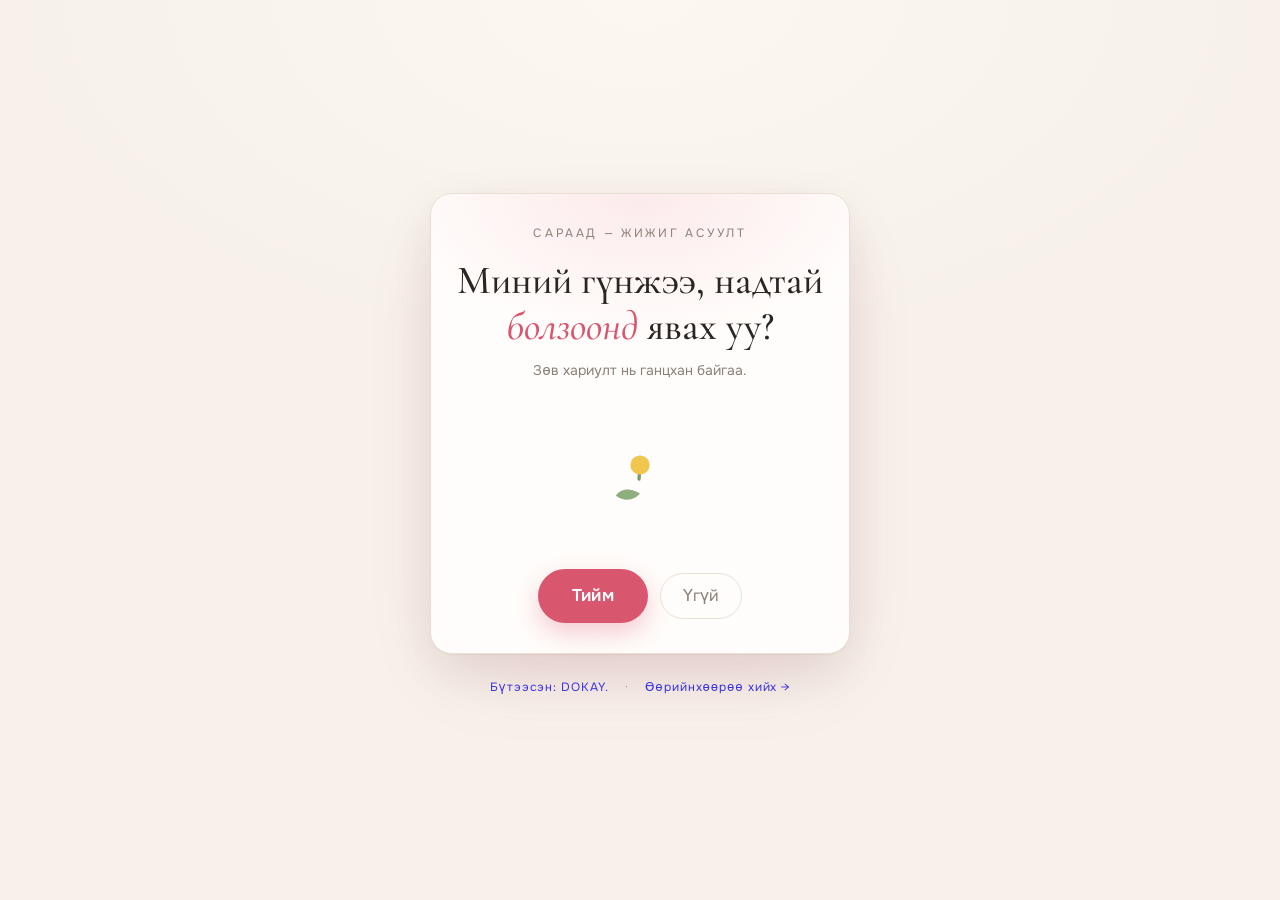
==== commit 6b29808c: "Болзооны урилга v2: хоёр хариу товч, дуу, амьд дэвсгэр - Хариу: «💬 Мессеж илгээх» (SMS эсвэл share, " ====
--- a/index.html
+++ b/index.html
@@ -60,16 +60,54 @@
 button { font: inherit; color: inherit; cursor: pointer; border: 0; background: none; }
 :focus-visible { outline: 2px solid var(--rose); outline-offset: 3px; border-radius: 8px; }
 
-/* ── Карт ── */
+/* ── Арын хөвөх дэлбээ — зөвхөн transform, дарагддаггүй ── */
+.drift {
+  position: fixed;
+  inset: 0;
+  overflow: hidden;
+  pointer-events: none;
+  z-index: 0;
+}
+.drift-petal {
+  position: absolute;
+  top: 0;
+  left: var(--x);
+  width: var(--s);
+  height: calc(var(--s) * 1.3);
+  border-radius: 80% 0 80% 0;   /* дэлбээний хэлбэр */
+  background: linear-gradient(135deg, #F2A6B6, #E98DA2);
+  opacity: .45;
+  transform: translate3d(0, -12vh, 0);
+  animation: drift var(--d) linear var(--delay) infinite;
+  will-change: transform;
+}
+@keyframes drift {
+  from { transform: translate3d(0, -12vh, 0) rotate(0deg); }
+  to   { transform: translate3d(var(--sway), 115vh, 0) rotate(300deg); }
+}
+
+/* ── Карт ── (transform бүү өг — fixed элементүүд эвдэрнэ) */
 .card {
   position: relative;
+  z-index: 1;
   width: min(420px, 100%);
   padding: 30px 26px 26px;
   border: 1px solid var(--line);
   border-radius: var(--radius);
   background: var(--card);
-  box-shadow: 0 1px 2px rgba(44, 38, 34, .04), 0 18px 50px rgba(44, 38, 34, .09);
+  box-shadow: 0 1px 2px rgba(44, 38, 34, .04), 0 18px 50px rgba(44, 38, 34, .09),
+              0 30px 80px -30px rgba(217, 86, 111, .22);
   text-align: center;
+}
+/* Дээрээс тусах зөөлөн ягаан гэрэл */
+.card::before {
+  content: '';
+  position: absolute;
+  inset: 0;
+  z-index: -1;
+  border-radius: inherit;
+  background: radial-gradient(85% 45% at 50% 0%, rgba(242, 166, 182, .22), transparent 70%);
+  pointer-events: none;
 }
 
 .eyebrow {
@@ -129,8 +167,27 @@
   box-shadow: 0 10px 26px rgba(217, 86, 111, .3);
   transform: scale(calc(1 + var(--grow, 0) * .07));
   transition: transform .35s cubic-bezier(.22, 1, .36, 1), background .2s ease, font-size .35s ease;
+  position: relative;
 }
 .yes:hover { background: var(--rose-dk); }
+/* Зүрх цохилох бөгж — «туг-туг». Товчны өөрийн transform-д хүрэхгүй. */
+.yes::after {
+  content: '';
+  position: absolute;
+  inset: 0;
+  border-radius: inherit;
+  box-shadow: 0 0 0 2px var(--rose);
+  opacity: 0;
+  pointer-events: none;
+  animation: beat 2.4s ease-out infinite;
+}
+@keyframes beat {
+  0%   { transform: scale(1);    opacity: .55; }
+  12%  { transform: scale(1.12); opacity: 0; }
+  20%  { transform: scale(1);    opacity: .5; }
+  34%  { transform: scale(1.18); opacity: 0; }
+  100% { transform: scale(1.18); opacity: 0; }
+}
 
 .no {
   min-height: 46px;
@@ -258,10 +315,11 @@
 }
 .when .picked-note { margin: 5px 0 0; font-size: 13px; color: var(--muted); }
 
+/* Хоёр хариу товч доошоо дараалж, бүтэн өргөнөөр */
 .when-actions {
   display: flex;
-  flex-wrap: wrap;
-  justify-content: center;
+  flex-direction: column;
+  align-items: stretch;
   gap: 10px;
   margin-top: 15px;
 }
@@ -271,38 +329,82 @@
   border-radius: 999px;
   font-size: 14px;
 }
-.send {
+.when-actions .send {
+  min-height: 54px;
+  font-size: 16px;
   background: var(--rose);
   color: #fff;
   font-weight: 600;
   box-shadow: 0 8px 20px rgba(217, 86, 111, .26);
 }
-.send:hover { background: var(--rose-dk); }
+.when-actions .send:hover { background: var(--rose-dk); }
 .copy { border: 1px solid var(--line); color: var(--muted); }
 .copy:hover { border-color: #DFD2C6; }
-
-/* ── Дуу ── */
-.song { margin: 16px 0 4px; }
-.song-label { font-size: 13px; letter-spacing: .04em; color: var(--muted); margin-bottom: 8px; }
+/* Хуулсны дараа гарах Messenger холбоос */
+.msgr-link {
+  display: inline-flex;
+  align-items: center;
+  justify-content: center;
+  min-height: 44px;
+  font-size: 14px;
+  font-weight: 600;
+  color: var(--rose-dk);
+  text-decoration: none;
+}
+.msgr-link:hover { text-decoration: underline; }
+
+/* ── Дуу — доор хөвөх самбар ── */
+.song {
+  position: fixed;
+  left: 50%;
+  bottom: max(10px, env(safe-area-inset-bottom));
+  z-index: 20;
+  width: min(320px, calc(100vw - 16px));
+  padding: 8px;
+  transform: translateX(-50%);
+  border: 1px solid var(--line);
+  border-radius: 18px;
+  background: var(--card);
+  box-shadow: 0 14px 40px rgba(44, 38, 34, .16);
+}
+.song-head {
+  display: flex;
+  align-items: center;
+  justify-content: space-between;
+  gap: 8px;
+  padding-left: 6px;
+}
+.song-label { font-size: 13px; letter-spacing: .04em; color: var(--muted); }
+.song-min {
+  flex-shrink: 0;
+  min-height: 44px;
+  padding: 0 12px;
+  border-radius: 999px;
+  font-size: 13px;
+  color: var(--rose-dk);
+}
+.song-frame {
+  margin-top: 4px;
+  max-height: 220px;
+  overflow: hidden;
+  border-radius: 12px;
+  transition: max-height .3s ease, opacity .3s ease;
+}
 .song-frame iframe {
   display: block;
   width: 100%;
+  min-width: 280px;
+  min-height: 158px;
   aspect-ratio: 16 / 9;
   border: 0;
-  border-radius: 14px;
-}
-/* iframe-ийг эхэнд ачаалахгүй — энэ товчийг дарахад л үүснэ */
-.song-play {
-  width: 100%;
-  min-height: 52px;
-  border-radius: 999px;
-  background: var(--rose-dk);
-  color: #fff;
-  font-weight: 600;
-  font-size: 16px;
-  transition: background .2s ease;
-}
-.song-play:hover { background: #A33A4E; }
+}
+.song-tip { margin: 6px 4px 2px; font-size: 12px; color: var(--muted); text-align: center; }
+/* Хураахад display:none БИШ — тэгвэл дуу зогсоно. Зөвхөн өндөр, тунгалаг. */
+.song.min .song-frame { max-height: 0; margin-top: 0; opacity: 0; }
+.song.min .song-tip { display: none; }
+/* Самбар «Дахин асуух» товчийг дарахгүйн тулд доод зай */
+body.has-song { padding-bottom: 290px; }
+body.has-song.song-small { padding-bottom: 96px; }
 
 /* Кредит */
 .credit {
@@ -328,14 +430,33 @@
 @keyframes float {
   to { transform: translateY(-110svh) rotate(var(--spin, 20deg)); opacity: 0; }
 }
+/* Карт z-index-тэй болсон тул зүрхнүүд картын ард орохгүйн тулд */
+.heart, .mini-heart { z-index: 30; }
+
+/* Цэцэг дэлгэрэхэд хөөрөх жижиг зүрх */
+.mini-heart {
+  position: fixed;
+  font-size: 14px;
+  color: var(--rose);
+  pointer-events: none;
+  animation: mini-rise 1.4s ease-out both;
+}
+@keyframes mini-rise {
+  from { transform: translate(-50%, 0) scale(.6); opacity: .9; }
+  to   { transform: translate(calc(-50% + var(--dx, 0px)), -70px) scale(1); opacity: 0; }
+}
 
 @media (prefers-reduced-motion: reduce) {
   *, *::before, *::after { animation: none !important; transition: none !important; }
   .no { position: static !important; transform: none !important; }
+  .drift { display: none; }
 }
 </style>
 </head>
 <body>
+
+<!-- Арын хөвөх дэлбээ — JS-ээр 8 ширхэг үүснэ -->
+<div class="drift" id="drift" aria-hidden="true"></div>
 
 <main class="card" id="card">
   <span class="dodges" id="dodges" hidden aria-live="polite"></span>
@@ -365,11 +486,6 @@
     <img class="reply-photo missing" id="replyPhoto" alt="" width="400" height="500">
     <div id="replyLines"></div>
 
-    <div class="song" id="song" hidden>
-      <p class="song-label" id="songLabel"></p>
-      <div class="song-frame" id="songFrame"></div>
-    </div>
-
     <!-- Өдөр, цаг сонгох. CONFIG.when.enabled = false бол бүхэлдээ нуугдана. -->
     <section class="when" id="when" hidden>
       <p class="when-q" id="dayQ"></p>
@@ -387,7 +503,7 @@
       <div class="when-actions" id="whenActions" hidden>
         <button class="send" id="send" type="button"></button>
         <button class="copy" id="copy" type="button"></button>
-        <button class="copy" id="msgr" type="button" hidden></button>
+        <a class="msgr-link" id="msgr" target="_blank" rel="noopener" hidden></a>
       </div>
     </section>
 
@@ -395,6 +511,17 @@
     <button class="again" id="again" type="button">Дахин асуух</button>
   </div>
 </main>
+
+<!-- Дууны хөвөх самбар. Картын гадна — хариу дэлгэцийн rise хөдөлгөөн
+     (transform) fixed байрлалыг эвдэхгүйн тулд. -->
+<aside class="song" id="song" hidden aria-label="Дуу">
+  <div class="song-head">
+    <p class="song-label" id="songLabel"></p>
+    <button class="song-min" id="songMin" type="button" aria-expanded="true" aria-controls="songFrame">— жижигрүүлэх</button>
+  </div>
+  <div class="song-frame" id="songFrame"></div>
+  <p class="song-tip">Дуу эхлээгүй бол тоглогч дээр нэг дараарай ▶</p>
+</aside>
 
 <footer class="credit">
   <a href="https://ghostshdee.github.io/" target="_blank" rel="noopener">Бүтээсэн: DOKAY.</a> · <a href="make.html">Өөрийнхөөрөө хийх →</a>
@@ -448,16 +575,15 @@
   },
 
   /* ── Дуу ──
-     «Тийм» дарсны дараа «Дууг сонсох ▶» товч гарна. Түүнийг дарахад YouTube
-     тоглогч хуудсан дотор гарч, дуу эхэлнэ (эхэнд юу ч ачаалахгүй).
+     «Тийм» дармагц YouTube тоглогч доод талын хөвөх самбарт гарч, дуу эхэлнэ
+     (эхэнд юу ч ачаалахгүй). Самбарыг жижигрүүлж болно — дуу зогсохгүй.
      youtube — холбоосны id: youtu.be/<ЭНЭ ХЭСЭГ>. start — хэдэн секундээс.
-     iPhone дээр тоглуулах товчийг нэг дарах шаардлагатай (Apple хаадаг).
+     iPhone дээр тоглогч дээр нэг дарах шаардлагатай байж болно (Apple хаадаг).
      Хэрэггүй бол youtube: '' болгоно. */
   song: {
     youtube: 'rg0KzIXexL8',     /* OPOZIT — HURIM [LYRICS] */
     start: 0,
-    label: 'Чамд зориулсан дуу 🎵',
-    playLabel: 'Дууг сонсох ▶'
+    label: 'Чамд зориулсан дуу 🎵'
   },
 
   /* ── Өдөр, цаг сонгох ──
@@ -485,16 +611,17 @@
 
     pickedNote: 'Тэмдэглэлээ. Надад мэдэгдэхэд л болно.',
 
-    /* Илгээх дугаар. Хоосон бол зөвхөн «Хуулах» товч гарна. */
+    /* Илгээх дугаар. Байвал «Мессеж илгээх» шууд SMS нээнэ. Хоосон бол утасны
+       хуваалцах цэс (Messenger, SMS…) гарна, тэр байхгүй бол SMS-ийг хаяггүй нээнэ. */
     phone: '',   /* жишээ — илгээгчийн дугаар, жишээ нь '99xxxxxx' */
 
-    /* Messenger нэр (m.me/<энэ>). Хоосон бол Messenger товч гарахгүй. */
+    /* Messenger нэр (m.me/<энэ>). Байвал хуулсны дараа «Messenger нээх →» холбоос гарна. */
     messenger: '',
-    messengerLabel: 'Messenger',
-
-    sendLabel: 'Мессежээр илгээх',
-    copyLabel: 'Хуулах',
-    copiedLabel: 'Хууллаа ✓',
+    messengerLabel: 'Messenger нээх →',
+
+    sendLabel: '💬 Мессеж илгээх',
+    copyLabel: '📋 Чатанд хуулах',
+    copiedLabel: 'Хуулагдлаа ✓ — чатандаа буулгаарай',
 
     /* {when} — «Лхагва гаригийн 19:00 цагт», {where} — «кино үзэхээр»,
        {date} — «9-р сарын 23» */
@@ -588,6 +715,38 @@
 }
 bloomTo(0.18);
 
+/* ── Арын хөвөх 8 дэлбээ (.petal биш — тэр нь цэцгийнх) ── */
+const drift = document.getElementById('drift');
+for (let i = 0; i < 8; i++) {
+  const p = document.createElement('span');
+  p.className = 'drift-petal';
+  const d = 14 + Math.random() * 10;   /* 14–24 сек */
+  p.style.setProperty('--x', `${(i * 12.5 + Math.random() * 8).toFixed(1)}vw`);
+  p.style.setProperty('--s', `${Math.round(10 + Math.random() * 10)}px`);
+  p.style.setProperty('--d', `${d.toFixed(1)}s`);
+  p.style.setProperty('--delay', `${(-Math.random() * d).toFixed(1)}s`);   /* эхнээсээ тархсан */
+  p.style.setProperty('--sway', `${Math.round(Math.random() * 120 - 60)}px`);
+  drift.appendChild(p);
+}
+
+/* Цэцэг дэлгэрэхэд дээш хөөрөх жижиг зүрх (.heart биш) */
+function riseHearts(n) {
+  if (reduceMotion) return;
+  const r = bloom.getBoundingClientRect();
+  for (let i = 0; i < n; i++) {
+    const h = document.createElement('span');
+    h.className = 'mini-heart';
+    h.textContent = '♥';
+    h.setAttribute('aria-hidden', 'true');
+    h.style.left = `${r.left + r.width / 2 + (i - (n - 1) / 2) * 16}px`;
+    h.style.top = `${r.top + r.height * 0.3}px`;
+    h.style.setProperty('--dx', `${Math.round(Math.random() * 24 - 12)}px`);
+    h.style.animationDelay = `${i * 0.12}s`;
+    h.addEventListener('animationend', () => h.remove());
+    document.body.appendChild(h);
+  }
+}
+
 /* ── «Үгүй» зугтана ── */
 function dodge() {
   dodges++;
@@ -599,6 +758,7 @@
   /* Тийм товч томорч, цэцэг дэлгэрнэ */
   card.style.setProperty('--grow', String(Math.min(dodges, 5)));
   bloomTo(0.18 + dodges * 0.16);
+  riseHearts(3);
 
   if (dodges >= CONFIG.dodgeLimit) {
     noBtn.classList.add('gone');
@@ -653,7 +813,7 @@
   }
 }
 
-/* «Дууг сонсох ▶» дарахад л YouTube тоглогчийг үүсгэнэ. Дарсан нь хөтчийн
+/* «Тийм» дарахад YouTube тоглогчийг үүсгэнэ. Тэр товшилт нь хөтчийн
    хувьд хэрэглэгчийн үйлдэл тул дуу шууд эхлэх боломжтой. */
 function playSong() {
   const s = CONFIG.song;
@@ -686,18 +846,13 @@
     img.onerror = () => img.classList.add('missing');   /* файл олдохгүй бол хоосон талбай үлдэхгүй */
   }
 
-  /* Тоглогч энд үүсэхгүй — зөвхөн «Дууг сонсох ▶» товч гарна. iframe-ийг
-     товч дарсны дараа playSong() үүсгэнэ. */
+  /* Дуу доод талын хөвөх самбарт шууд эхэлнэ */
   const s = CONFIG.song;
   if (s && s.youtube) {
-    const play = document.createElement('button');
-    play.type = 'button';
-    play.className = 'song-play';
-    play.textContent = s.playLabel;
-    play.addEventListener('click', playSong, { once: true });
     document.getElementById('songLabel').textContent = s.label;
-    document.getElementById('songFrame').replaceChildren(play);
+    playSong();
     document.getElementById('song').hidden = false;
+    document.body.classList.add('has-song');
   }
 
   document.getElementById('sign').textContent = r.signature;
@@ -779,6 +934,7 @@
   pickedEl.hidden = !text;
   pickedNote.hidden = !text;
   whenActions.hidden = !text;
+  msgrBtn.hidden = true;   /* сонголт өөрчлөгдвөл дахин хуулах хэрэгтэй */
   if (!text) return;
   pickedEl.textContent = text;
   pickedNote.textContent = CONFIG.when.pickedNote;
@@ -808,9 +964,8 @@
   document.getElementById('timeQ').textContent = w.timeQuestion;
   copyBtn.textContent = w.copyLabel;
   sendBtn.textContent = w.sendLabel;
-  sendBtn.hidden = !w.phone;     /* дугаар байхгүй бол зөвхөн хуулна */
-  msgrBtn.textContent = w.messengerLabel;
-  msgrBtn.hidden = !w.messenger;
+  sendBtn.hidden = false;        /* дугааргүй ч хуваалцах цэсээр илгээнэ */
+  msgrBtn.hidden = true;         /* хуулсны дараа л гарна */
 
   /* Өнөөдөр сонгох цаг үлдээгүй бол маргаашаас эхэлнэ */
   const today = new Date();
@@ -888,34 +1043,54 @@
   return ok;
 }
 
+/* Хуулаад, Messenger нэр байвал «Messenger нээх →» холбоос гаргана.
+   Холбоос нь <a> тул хүн өөрөө дарна — iOS popup хаахгүй. */
 copyBtn.addEventListener('click', async () => {
+  const w = CONFIG.when;
   const text = message();
   const ok = await copyText(text);
-  copyBtn.textContent = ok ? CONFIG.when.copiedLabel : text;
+  copyBtn.textContent = ok ? w.copiedLabel : text;
+  if (w.messenger) {
+    msgrBtn.href = `https://m.me/${w.messenger}`;
+    msgrBtn.textContent = w.messengerLabel;
+    msgrBtn.hidden = false;
+  }
 });
 
-msgrBtn.addEventListener('click', async () => {
+/* Дугаар байвал шууд SMS. Үгүй бол утасны хуваалцах цэс, тэр байхгүй бол
+   хаяггүй SMS — хүлээн авагч хаягаа өөрөө сонгоно.
+   «?&body=» нь iOS, Android хоёуланд ажилладаг хэлбэр. */
+sendBtn.addEventListener('click', async () => {
   const w = CONFIG.when;
-  if (!w.messenger) return;
-  const copying = copyText(message());   /* товшилт дотор шууд эхэлнэ */
-  window.open(`https://m.me/${w.messenger}`, '_blank', 'noopener');   /* await-ээс өмнө — iOS popup хаахгүй */
-  const ok = await copying;
-  msgrBtn.textContent = ok ? 'Хуулагдлаа — Messenger-т буулгаарай' : w.messengerLabel;
+  const text = message();
+  const body = encodeURIComponent(text);
+  if (w.phone) { location.href = `sms:${w.phone}?&body=${body}`; return; }
+  if (navigator.share) {
+    try { await navigator.share({ text }); return; }
+    catch (e) { if (e && e.name === 'AbortError') return; }   /* хүн өөрөө цуцалсан */
+  }
+  location.href = `sms:?&body=${body}`;
 });
 
-sendBtn.addEventListener('click', () => {
-  const w = CONFIG.when;
-  if (!w.phone) return;
-  /* «?&body=» нь iOS, Android хоёуланд ажилладаг хэлбэр */
-  window.location.href = `sms:${w.phone}?&body=${encodeURIComponent(message())}`;
-});
-
 buildWhen();
+
+/* ── Дууны самбарыг жижигрүүлэх / дэлгэх. iframe үлдэнэ — дуу зогсохгүй. ── */
+const songBox = document.getElementById('song');
+const songMin = document.getElementById('songMin');
+function setSongSmall(small) {
+  songBox.classList.toggle('min', small);
+  document.body.classList.toggle('song-small', small);
+  songMin.setAttribute('aria-expanded', String(!small));
+  songMin.textContent = small ? '♪ дэлгэх' : '— жижигрүүлэх';
+}
+songMin.addEventListener('click', () => setSongSmall(!songBox.classList.contains('min')));
 
 document.getElementById('again').addEventListener('click', () => {
   card.classList.remove('answered');
   document.getElementById('songFrame').replaceChildren();   /* дууг зогсооно */
-  document.getElementById('song').hidden = true;
+  songBox.hidden = true;
+  setSongSmall(false);
+  document.body.classList.remove('has-song');
   dodges = 0;
   card.style.setProperty('--grow', '0');
   bloomTo(0.18);
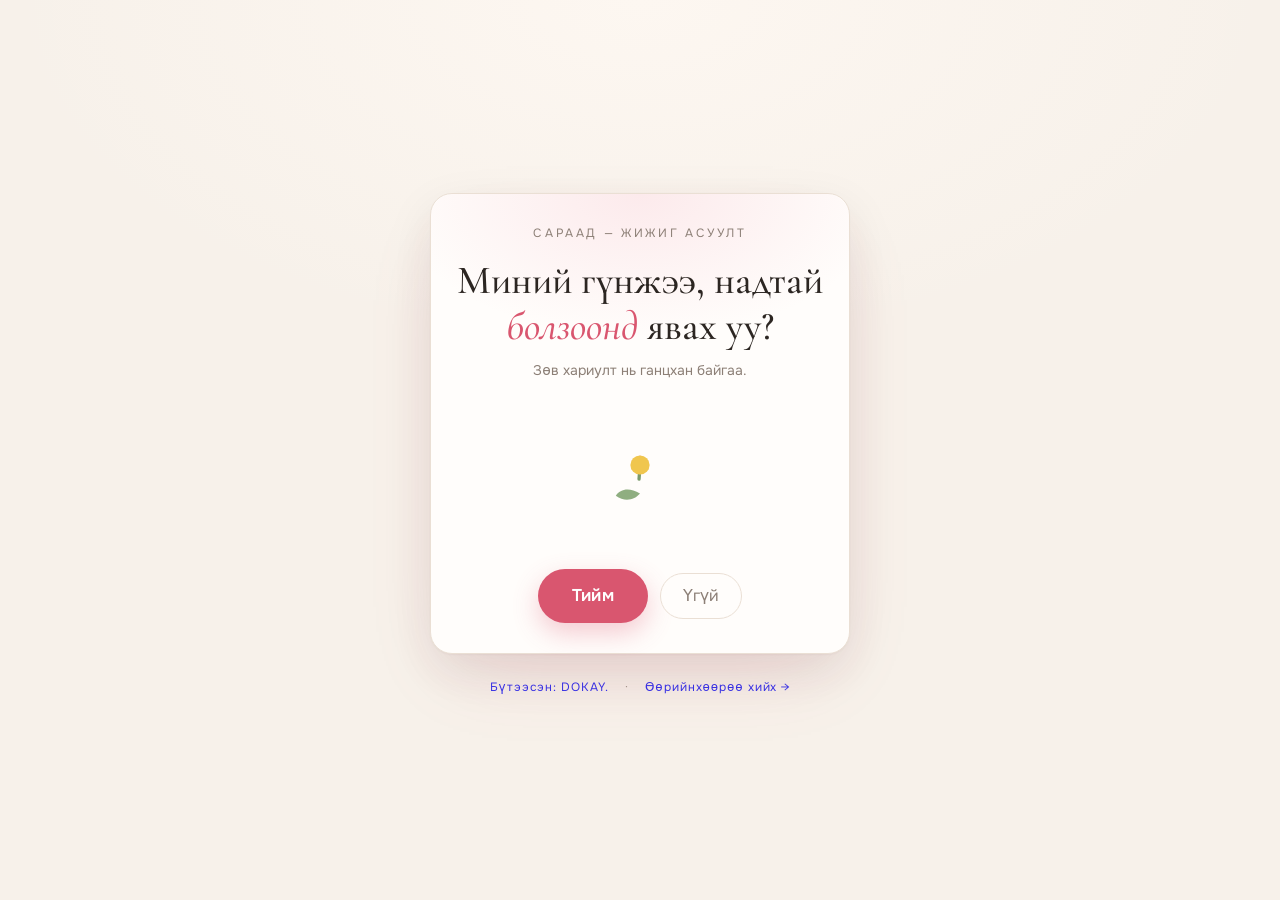
==== commit c66a4daf: "Болзооны урилга v2.1: Messenger заавал биш, дууны дүрс нуух сонголт - make.html: утас, Messenger «(з" ====
--- a/index.html
+++ b/index.html
@@ -653,6 +653,7 @@
       t: Number.isInteger(o.t) && o.t >= 0 && o.t <= 36000 ? o.t : 0,
       ph: /^\+?[0-9]{6,15}$/.test(o.ph) ? o.ph : '',
       ms: /^[A-Za-z0-9.]{1,50}$/.test(o.ms) ? o.ms : '',
+      vid: o.vid !== 0,
       when: o.when !== 0
     };
   } catch (e) { return null; }
@@ -668,6 +669,7 @@
   C.song.start = G.t;
   C.when.phone = G.ph;
   C.when.messenger = G.ms;
+  C.song.video = G.vid;
   C.when.enabled = G.when;
 })(CONFIG, readGift());
 
@@ -1084,12 +1086,14 @@
   songMin.textContent = small ? '♪ дэлгэх' : '— жижигрүүлэх';
 }
 songMin.addEventListener('click', () => setSongSmall(!songBox.classList.contains('min')));
+/* Бүтээгч «дүрсийг харуулахгүй» гэсэн бол хураасан эхэлнэ */
+if (CONFIG.song.video === false) { setSongSmall(true); songMin.textContent = '▶ Дүрс харах'; }
 
 document.getElementById('again').addEventListener('click', () => {
   card.classList.remove('answered');
   document.getElementById('songFrame').replaceChildren();   /* дууг зогсооно */
   songBox.hidden = true;
-  setSongSmall(false);
+  setSongSmall(CONFIG.song.video === false);
   document.body.classList.remove('has-song');
   dodges = 0;
   card.style.setProperty('--grow', '0');
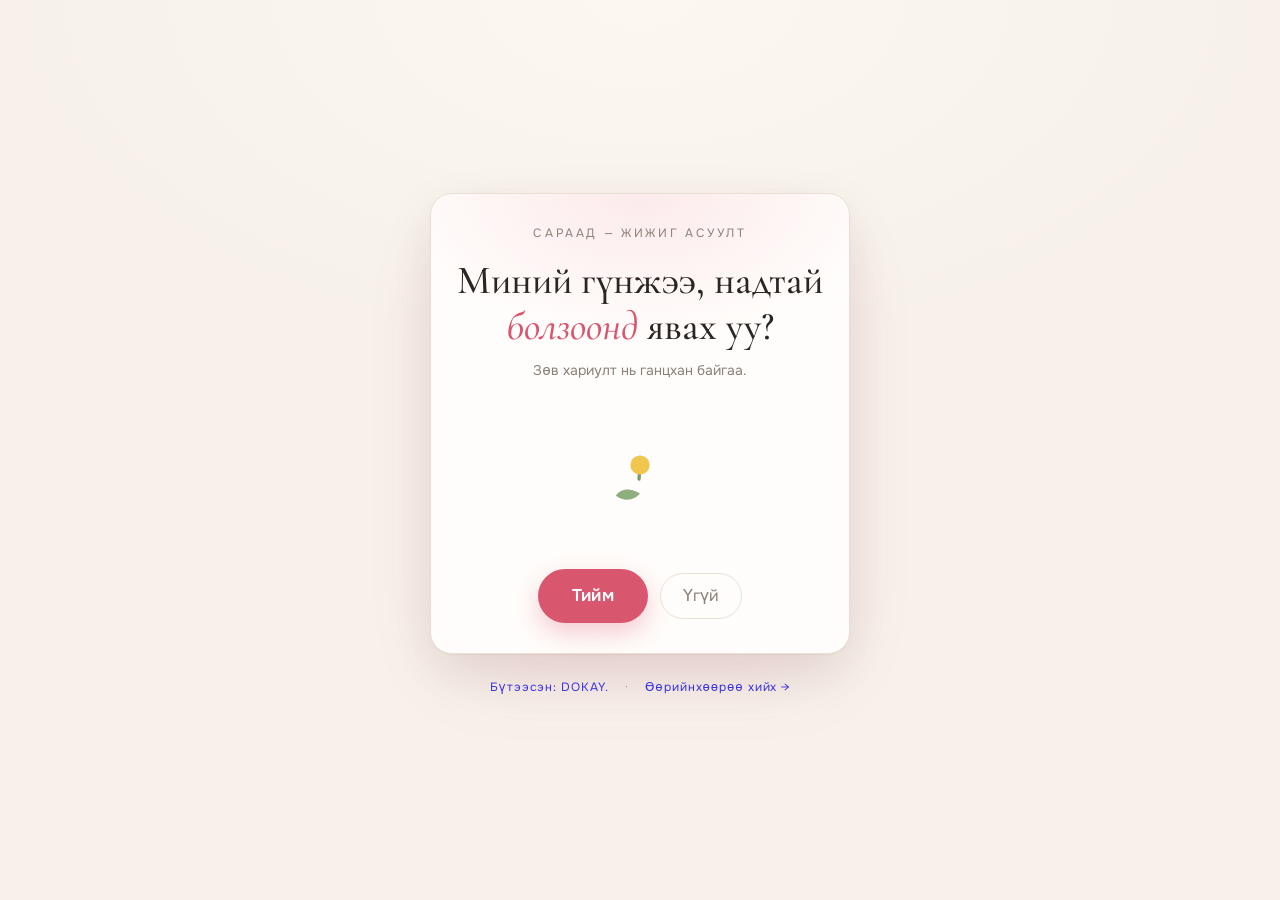
==== commit 7703e318: "Болзооны урилга v3: дууны чимэглэл, 4 шинэ хэв маяг - YouTube тоглуулагч загвар бүрт чимэглэл болов " ====
--- a/index.html
+++ b/index.html
@@ -452,7 +452,7 @@
   .drift { display: none; }
 }
 </style>
-</head>
+<link rel="stylesheet" href="assets/music.css"><script src="assets/music.js"></script></head>
 <body>
 
 <!-- Арын хөвөх дэлбээ — JS-ээр 8 ширхэг үүснэ -->
@@ -514,12 +514,12 @@
 
 <!-- Дууны хөвөх самбар. Картын гадна — хариу дэлгэцийн rise хөдөлгөөн
      (transform) fixed байрлалыг эвдэхгүйн тулд. -->
-<aside class="song" id="song" hidden aria-label="Дуу">
+<aside class="song" id="legacySong" hidden aria-label="Дуу">
   <div class="song-head">
-    <p class="song-label" id="songLabel"></p>
-    <button class="song-min" id="songMin" type="button" aria-expanded="true" aria-controls="songFrame">— жижигрүүлэх</button>
+    <p class="song-label" id="legacySongLabel"></p>
+    <button class="song-min" id="legacySongMin" type="button" aria-expanded="true" aria-controls="legacySongFrame">— жижигрүүлэх</button>
   </div>
-  <div class="song-frame" id="songFrame"></div>
+  <div class="song-frame" id="legacySongFrame"></div>
   <p class="song-tip">Дуу эхлээгүй бол тоглогч дээр нэг дараарай ▶</p>
 </aside>
 
@@ -581,6 +581,7 @@
      iPhone дээр тоглогч дээр нэг дарах шаардлагатай байж болно (Apple хаадаг).
      Хэрэггүй бол youtube: '' болгоно. */
   song: {
+    dock: 'inline',
     youtube: 'rg0KzIXexL8',     /* OPOZIT — HURIM [LYRICS] */
     start: 0,
     label: 'Чамд зориулсан дуу 🎵'
@@ -817,16 +818,7 @@
 
 /* «Тийм» дарахад YouTube тоглогчийг үүсгэнэ. Тэр товшилт нь хөтчийн
    хувьд хэрэглэгчийн үйлдэл тул дуу шууд эхлэх боломжтой. */
-function playSong() {
-  const s = CONFIG.song;
-  const params = new URLSearchParams({ autoplay: '1', playsinline: '1', rel: '0', start: String(s.start || 0) });
-  const f = document.createElement('iframe');
-  f.src = `https://www.youtube-nocookie.com/embed/${encodeURIComponent(s.youtube)}?${params}`;
-  f.title = s.label;
-  f.allow = 'autoplay; encrypted-media; picture-in-picture';
-  f.allowFullscreen = true;
-  document.getElementById('songFrame').replaceChildren(f);
-}
+function playSong() { /* ???? ?????? ?????????? ????????? ????????. */ }
 
 function showReply() {
   const r = CONFIG.reply;
@@ -851,10 +843,10 @@
   /* Дуу доод талын хөвөх самбарт шууд эхэлнэ */
   const s = CONFIG.song;
   if (s && s.youtube) {
-    document.getElementById('songLabel').textContent = s.label;
+    document.getElementById('legacySongLabel').textContent = s.label;
     playSong();
-    document.getElementById('song').hidden = false;
-    document.body.classList.add('has-song');
+    document.getElementById('legacySong').hidden = false;
+
   }
 
   document.getElementById('sign').textContent = r.signature;
@@ -1077,21 +1069,21 @@
 buildWhen();
 
 /* ── Дууны самбарыг жижигрүүлэх / дэлгэх. iframe үлдэнэ — дуу зогсохгүй. ── */
-const songBox = document.getElementById('song');
-const songMin = document.getElementById('songMin');
+const songBox = document.getElementById('legacySong');
+const legacySongMin = document.getElementById('legacySongMin');
 function setSongSmall(small) {
   songBox.classList.toggle('min', small);
   document.body.classList.toggle('song-small', small);
-  songMin.setAttribute('aria-expanded', String(!small));
-  songMin.textContent = small ? '♪ дэлгэх' : '— жижигрүүлэх';
-}
-songMin.addEventListener('click', () => setSongSmall(!songBox.classList.contains('min')));
+  legacySongMin.setAttribute('aria-expanded', String(!small));
+  legacySongMin.textContent = small ? '♪ дэлгэх' : '— жижигрүүлэх';
+}
+legacySongMin.addEventListener('click', () => setSongSmall(!songBox.classList.contains('min')));
 /* Бүтээгч «дүрсийг харуулахгүй» гэсэн бол хураасан эхэлнэ */
-if (CONFIG.song.video === false) { setSongSmall(true); songMin.textContent = '▶ Дүрс харах'; }
+if (CONFIG.song.video === false) { setSongSmall(true); legacySongMin.textContent = '▶ Дүрс харах'; }
 
 document.getElementById('again').addEventListener('click', () => {
   card.classList.remove('answered');
-  document.getElementById('songFrame').replaceChildren();   /* дууг зогсооно */
+  document.getElementById('legacySongFrame').replaceChildren();   /* дууг зогсооно */
   songBox.hidden = true;
   setSongSmall(CONFIG.song.video === false);
   document.body.classList.remove('has-song');
--- a/assets/music.css
+++ b/assets/music.css
@@ -0,0 +1,56 @@
+/* Хуучин хөвөх самбаруудыг шинэ тоглогч орлоно. */
+#legacySong, #music { display:none !important; }
+.inv-music[hidden], .inv-music [hidden] { display:none !important; }
+.inv-music { --music-accent:#a64a62; box-sizing:border-box; position:relative; isolation:isolate; width:244px; max-width:none; margin:24px auto; color:#30252c; font:14px/1.4 system-ui,sans-serif; text-align:center; }
+.inv-music *, .inv-music *::before, .inv-music *::after { box-sizing:border-box; }
+.inv-music .music-controls { display:flex; justify-content:flex-end; gap:8px; margin-bottom:8px; }
+.inv-music button { appearance:none; display:inline-flex; align-items:center; justify-content:center; width:44px; height:44px; min-height:44px; padding:0; border:1px solid currentColor; border-radius:50%; background:#fff6ec; color:#38252c; cursor:pointer; font:20px system-ui; box-shadow:none; }
+.inv-music button:focus-visible { outline:3px solid var(--music-accent); outline-offset:3px; }
+.inv-music .music-art { position:relative; padding:12px 20px 16px; border:2px solid #c8a8a0; border-radius:12px; background:#fff5e9; box-shadow:0 14px 32px #24111a26; }
+.inv-music .music-caption { position:relative; margin:0 0 10px; font-size:13px; letter-spacing:.05em; }
+.inv-music #songFrame { position:relative; width:200px; height:200px; border-radius:8px; background:#151218; }
+.inv-music #songFrame iframe { position:static; display:block; width:200px !important; height:200px !important; min-width:200px; min-height:200px; opacity:1; border:0; border-radius:8px; transform:none; }
+.inv-music .music-note { position:relative; margin:12px 0 0; font-size:11px; }
+.inv-music .music-decoration { pointer-events:none; position:absolute; z-index:-1; }
+.inv-music.music-corner { position:fixed; z-index:1000; right:max(16px, env(safe-area-inset-right)); bottom:max(16px, env(safe-area-inset-bottom)); margin:0; }
+body.music-reserved { padding-bottom:440px !important; }
+body.music-reserved.music-collapsed { padding-bottom:88px !important; }
+.inv-music.is-collapsed { width:44px; }
+.inv-music.is-collapsed .music-controls { margin:0; }
+.music-index .music-art { background:linear-gradient(135deg,#dba5a0,#fff0df); border-color:#bd7c85; }
+.music-index .music-decoration { z-index:-1; width:180px; height:180px; right:-8px; top:50px; border:8px solid #1b191b; border-radius:50%; background:repeating-radial-gradient(circle,#111 0 2px,#333 3px,#171517 4px 6px); box-shadow:0 5px 12px #0004; transform:translateX(-35px); transition:transform 1s; }
+.music-index .music-decoration::after { content:'♡'; position:absolute; inset:57px; border-radius:50%; padding-top:10px; background:#bd6d81; color:#fff; }
+.music-index.is-playing .music-decoration { transform:translateX(5px); }
+.music-index .music-decoration::after { animation:music-record 4s linear infinite paused; }
+.music-index.is-playing .music-decoration::after { animation-play-state:running; }
+@keyframes music-record { to { transform:rotate(360deg); } }
+.music-envelope .music-art, .music-glow .music-art { border:0; border-radius:3px; padding:12px 22px 28px; background:#fffdf8; box-shadow:0 12px 24px #2b162333; animation:music-photo .8s ease-out; }
+.music-envelope .music-art::before { content:''; position:absolute; z-index:-1; inset:80px -8px -12px; background:linear-gradient(145deg,#dfbea1 50%,#ecd6bc 50%); border:1px solid #b48a6a; border-radius:6px; }
+@keyframes music-photo { from { transform:translateY(50px); } to { transform:translateY(0); } }
+.music-scratch .music-art { background:linear-gradient(90deg,transparent 46%,#db6d86 46% 54%,transparent 54%),#f4d5a0; border-color:#c99448; border-radius:4px; animation:music-photo .7s ease-out; }
+.music-scratch .music-art::before { content:'୨୧'; position:absolute; top:-30px; left:0; width:100%; height:26px; background:#dd7790; border-radius:5px; color:#fff; font-size:22px; transform:rotate(-8deg); transform-origin:left bottom; }
+.music-stars { color:#ffe6a1; }
+.music-stars .music-art { background:#141b35; border:8px double #baa66d; padding:12px 14px; color:#ffe6a1; }
+.music-stars .music-decoration { inset:-18px; z-index:0; border:1px dashed #c7ae66; }
+.music-stars .music-decoration::before { content:'✦ ✧ ✦'; position:absolute; top:-24px; left:12px; letter-spacing:30px; animation:music-twinkle 2s ease-in-out infinite alternate; }
+.music-ticket .music-art { border:8px double #d9b16c; padding:12px 14px; background:#251b20; color:#ffe6b5; border-radius:0; }
+.music-ticket .music-caption { font-family:serif; }
+.music-neon .music-art { background:#151024; border-color:#fc70d4; color:#ffb7ee; box-shadow:0 0 12px #ee64dc, inset 0 0 12px #ee64dc44; }
+.music-neon .music-caption { animation:music-flicker 4s infinite; text-shadow:0 0 8px #ff63db; }
+.music-cyber .music-art { border:2px solid #67ffd6; border-radius:4px; background:#071b1a; color:#67ffd6; }
+.music-cyber .music-caption { font-family:monospace; text-align:left; border-bottom:1px solid #67ffd6; padding-bottom:8px; }
+.music-cyber .music-decoration { z-index:0; right:-10px; bottom:16px; display:flex; align-items:flex-end; gap:2px; height:40px; }
+.music-cyber .music-decoration i { width:3px; height:28px; background:#67ffd6; transform-origin:bottom; animation:music-eq .7s ease-in-out infinite alternate paused; }
+.music-cyber .music-decoration i:nth-child(2n) { height:38px; animation-delay:-.3s; }
+.music-cyber .music-decoration i:nth-child(3n) { height:18px; animation-delay:-.5s; }
+.music-cyber.is-playing .music-decoration i { animation-play-state:running; }
+.music-glow .music-art { animation:music-float 5s ease-in-out infinite alternate; }
+.music-glow .music-decoration { inset:-14px; z-index:-1; background:radial-gradient(circle at 0 20%,#efa7c5aa,transparent 40%),radial-gradient(circle at 100% 80%,#af9cedaa,transparent 40%); filter:blur(14px); }
+.music-cafe .music-art { background:repeating-linear-gradient(0deg,#785135 0 4px,#815a3c 5px 8px); color:#fff0d2; border:6px solid #b98d58; border-radius:16px; padding:12px 16px 36px; box-shadow:0 12px 0 #503a2b,0 19px 0 7px #b08b68; }
+.music-cafe .music-decoration { z-index:0; width:18px; height:18px; border:3px solid #e7cba2; border-radius:50%; bottom:12px; right:24px; background:#bc923f; }
+.music-cafe.is-playing .music-decoration { background:#ffda71; box-shadow:0 0 16px #ffd568; }
+@keyframes music-twinkle { to { opacity:.4; } }
+@keyframes music-flicker { 0%,4%,8%,100% { opacity:1; } 5%,7% { opacity:.5; } }
+@keyframes music-eq { to { transform:scaleY(.25); } }
+@keyframes music-float { to { transform:translateY(-6px); } }
+@media (prefers-reduced-motion:reduce) { .inv-music *, .inv-music *::before, .inv-music *::after { animation:none !important; transition:none !important; } }
